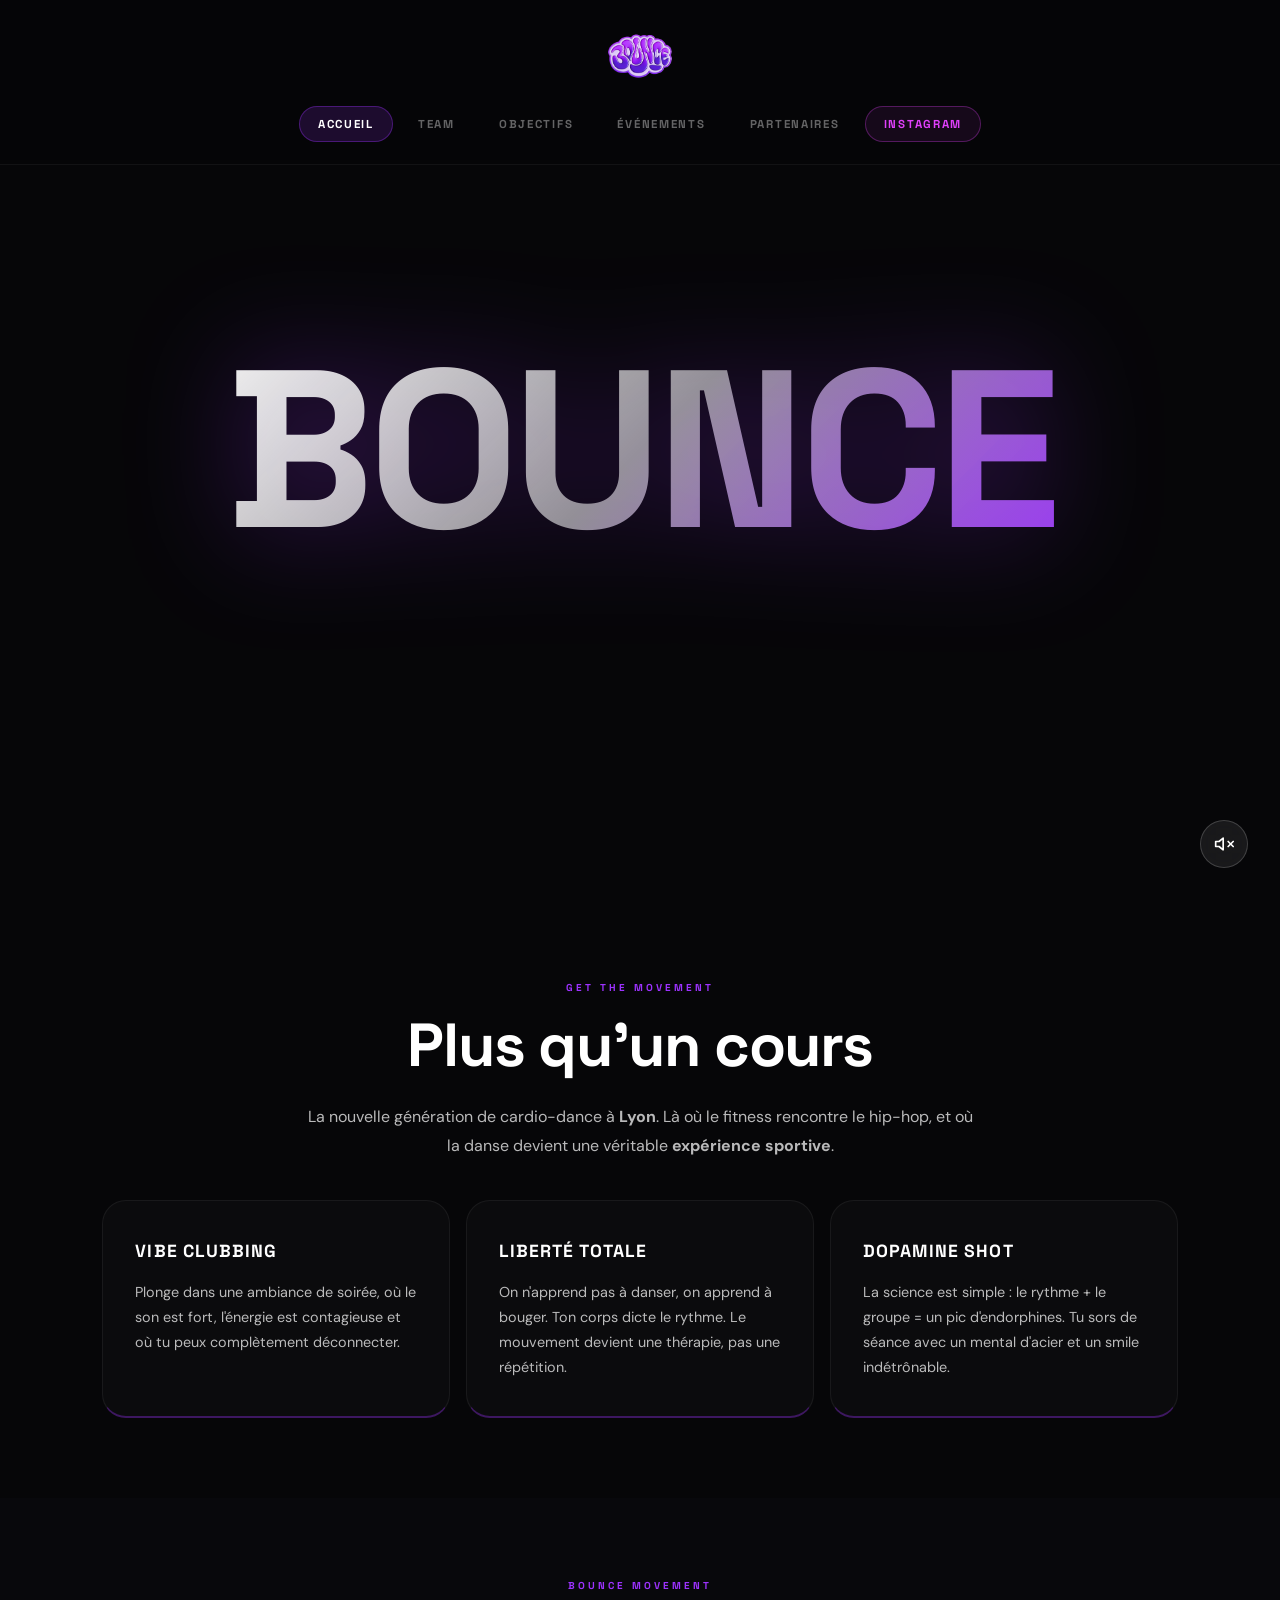
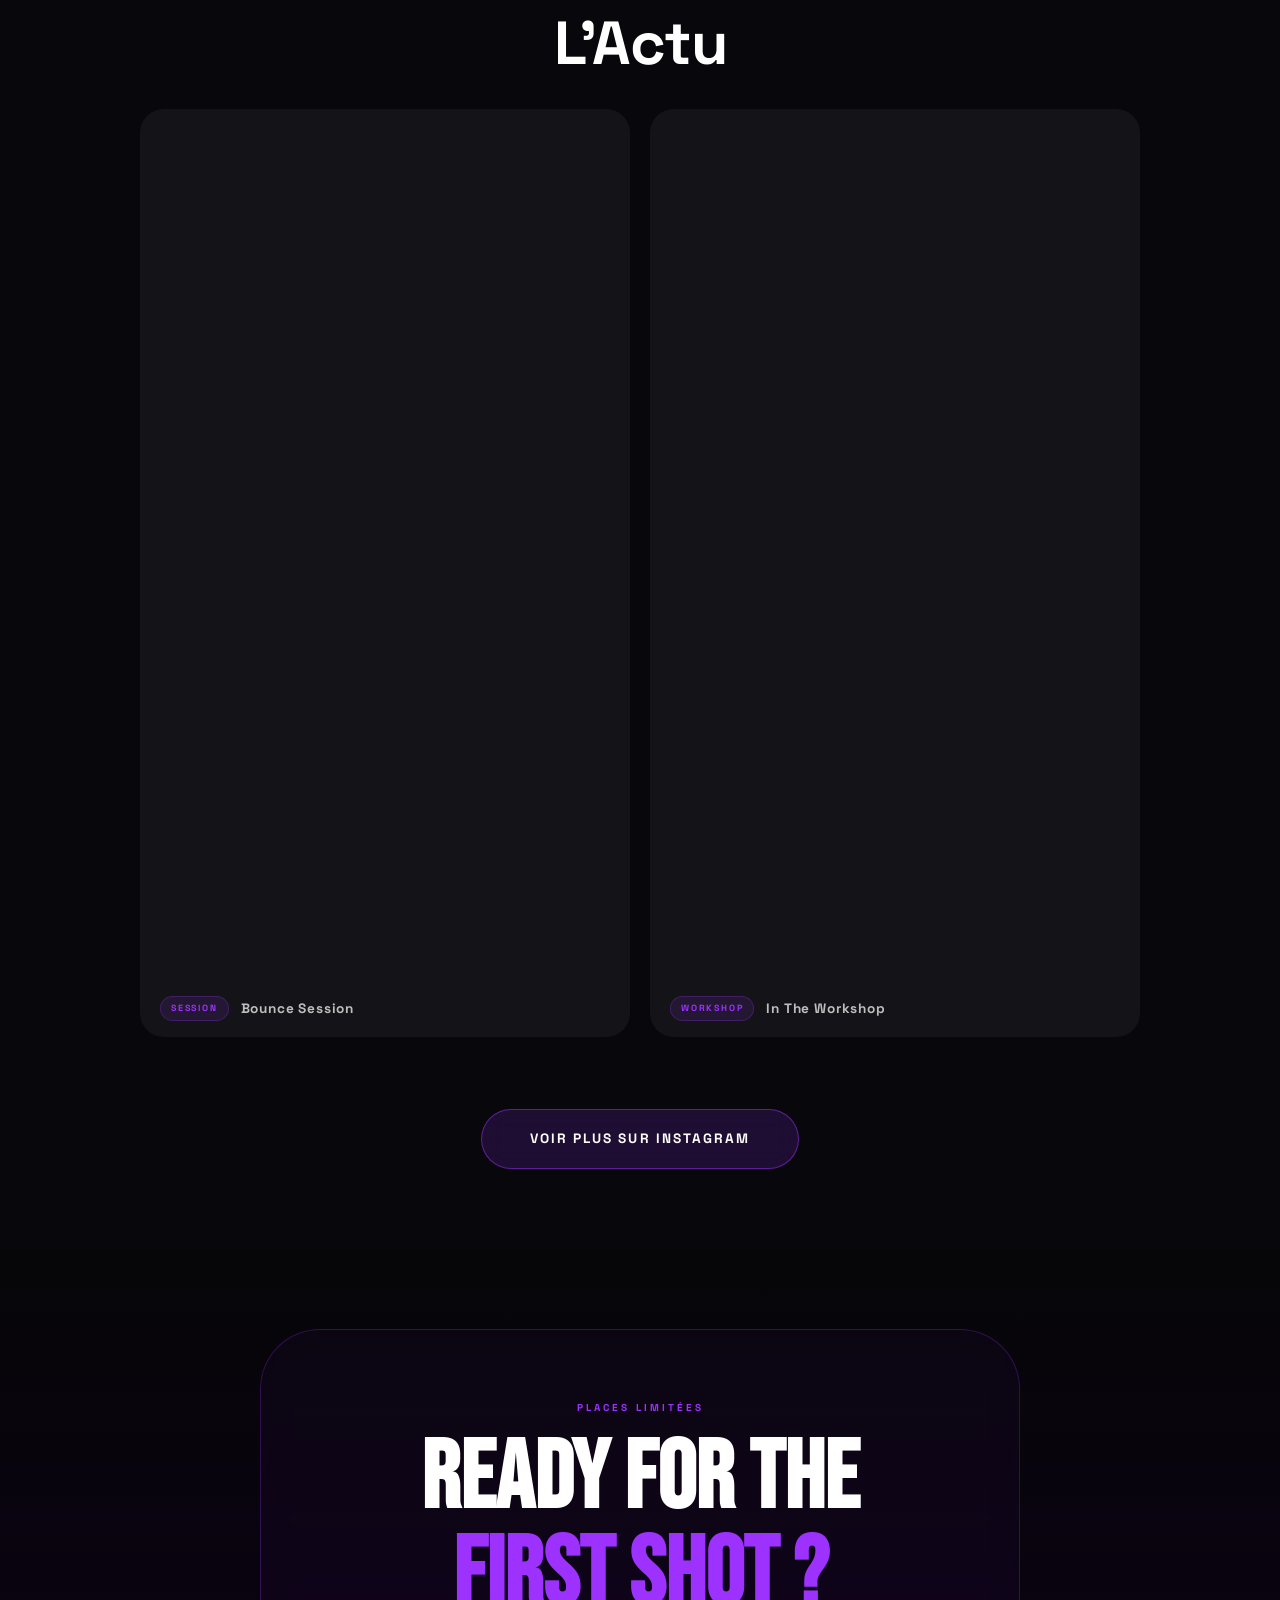
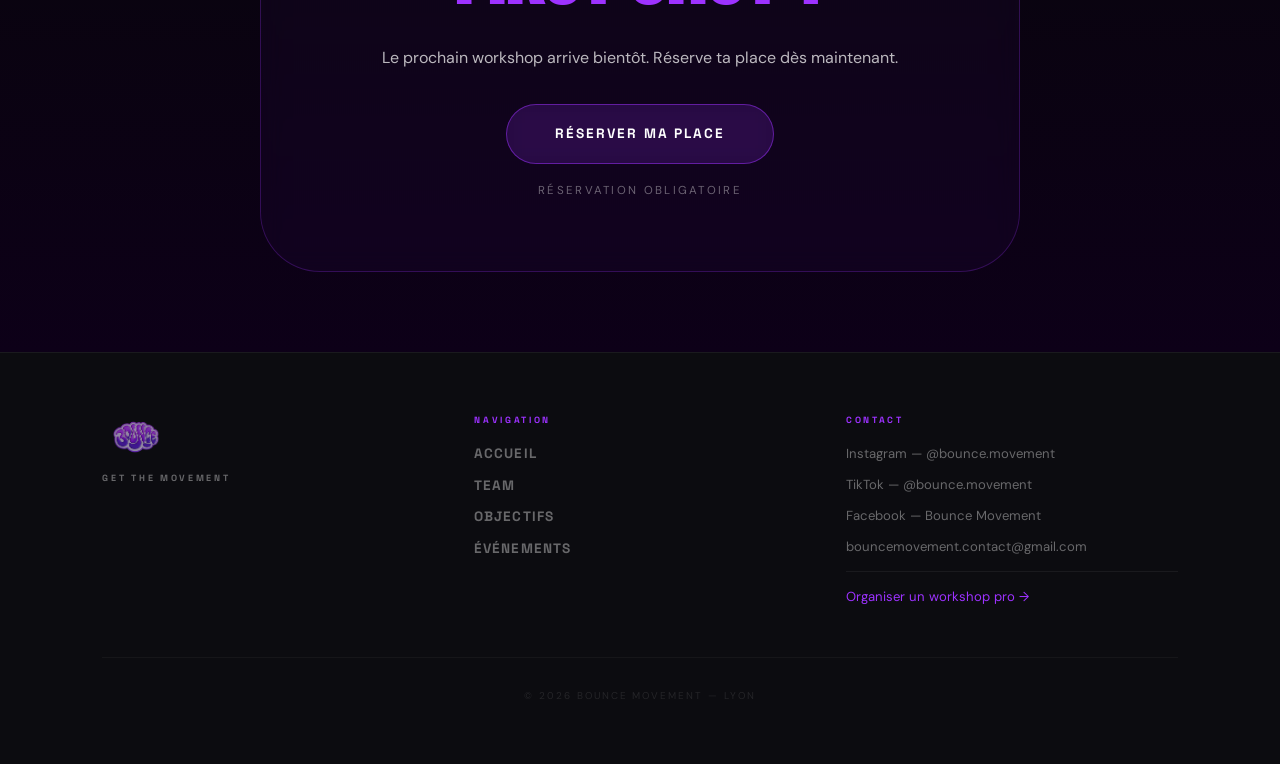
==== index.html @ 1cd144ec "Fix: vidéos actu — jouer muet d'abord puis activer le son (autoplay policy) Co-Authored-By: Claude S" ====
<!DOCTYPE html>
<html lang="fr">
<head>
    <meta charset="UTF-8">
    <meta name="viewport" content="width=device-width, initial-scale=1.0">
    <title>Bounce Movement Lyon | Cours de cardio-dance Hip-Hop à Lyon</title>
    <meta name="description" content="Bounce Movement, le cours de cardio-dance immersif à Lyon. Hip-Hop, Afrobeats, Dancehall. Workshops à Lyon, zéro jugement, 100% plaisir. Réserve ta place.">
    <link rel="icon" type="image/png" href="favicon.png">
    <link rel="preconnect" href="https://fonts.googleapis.com">
    <link href="https://fonts.googleapis.com/css2?family=Bebas+Neue&family=Space+Grotesk:wght@400;500;600;700&family=DM+Sans:wght@300;400;500&display=swap" rel="stylesheet">
    <link rel="stylesheet" href="style.css">
    <script type="application/ld+json">
    {
      "@context": "https://schema.org",
      "@type": "Organization",
      "name": "Bounce Movement",
      "url": "https://bouncemovement.netlify.app",
      "logo": "https://bouncemovement.netlify.app/bouncelogo1.png",
      "description": "Cours de cardio-dance immersifs à Lyon. Hip-Hop, Afrobeats, Dancehall. Zéro jugement, 100% plaisir.",
      "address": {
        "@type": "PostalAddress",
        "addressLocality": "Lyon",
        "addressCountry": "FR"
      },
      "sameAs": [
        "https://www.instagram.com/bounce.movement/",
        "https://www.tiktok.com/@bounce.movement",
        "https://www.facebook.com/bounce.movement"
      ],
      "email": "bouncemovement.contact@gmail.com"
    }
    </script>
  <script src="https://identity.netlify.com/v1/netlify-identity-widget.js"></script>
</head>
<body>

<div id="loader">
    <div class="loader-content">
        <img src="bouncelogo1.png" class="loader-logo" alt="Bounce">
        <div class="loader-bar"><div class="loader-progress"></div></div>
    </div>
</div>

<nav class="nav-fixed">
    <div class="nav-container">
        <img src="bouncelogo1.png" class="nav-logo" alt="Bounce">
        <button class="hamburger" id="hamburger" aria-label="Menu">
            <span></span><span></span><span></span>
        </button>
        <div class="menu">
            <a href="index.html" class="active">Accueil</a>
            <a href="team.html">Team</a>
            <a href="objectifs.html">Objectifs</a>
            <a href="evenements.html">Événements</a>
            <a href="partenaires.html">Partenaires</a>
            <a href="https://www.instagram.com/bounce.movement/" target="_blank" rel="noopener noreferrer" class="nav-insta">Instagram</a>
        </div>
    </div>
</nav>
<div class="nav-overlay" id="navOverlay">
    <a href="index.html">Accueil</a>
    <a href="team.html">Team</a>
    <a href="objectifs.html">Objectifs</a>
    <a href="evenements.html">Événements</a>
    <a href="partenaires.html">Partenaires</a>
    <a href="https://www.instagram.com/bounce.movement/" target="_blank" rel="noopener noreferrer" class="nav-insta">Instagram</a>
</div>

<!-- HERO -->
<section class="hero">
    <video id="heroVideo" autoplay muted loop playsinline class="bg-video" preload="auto">
        <source src="video1_opt.mp4" type="video/mp4">
    </video>
    <div class="overlay"></div>
    <h1 class="bounce-title">BOUNCE</h1>
    <button class="sound-btn" id="soundBtn" aria-label="Activer le son">
        <svg id="iconMuted" width="20" height="20" viewBox="0 0 24 24" fill="none" stroke="currentColor" stroke-width="2" stroke-linecap="round" stroke-linejoin="round"><polygon points="11 5 6 9 2 9 2 15 6 15 11 19 11 5"/><line x1="23" y1="9" x2="17" y2="15"/><line x1="17" y1="9" x2="23" y2="15"/></svg>
        <svg id="iconSound" width="20" height="20" viewBox="0 0 24 24" fill="none" stroke="currentColor" stroke-width="2" stroke-linecap="round" stroke-linejoin="round" style="display:none"><polygon points="11 5 6 9 2 9 2 15 6 15 11 19 11 5"/><path d="M19.07 4.93a10 10 0 0 1 0 14.14"/><path d="M15.54 8.46a5 5 0 0 1 0 7.07"/></svg>
    </button>
</section>

<!-- PLUS QU'UN COURS -->
<section class="section-pad" style="background:#060608; text-align:center;">
    <span class="section-label reveal">Get The Movement</span>
    <h2 class="section-title reveal">Plus qu'un cours</h2>
    <p class="section-intro reveal" style="margin-bottom:40px;">La nouvelle génération de cardio-dance à <strong>Lyon</strong>. Là où le fitness rencontre le hip-hop, et où la danse devient une véritable <strong>expérience sportive</strong>.</p>
    <div class="grid-3">
        <div class="card-black reveal reveal-delay-1">
            <h3>Vibe Clubbing</h3>
            <p>Plonge dans une ambiance de soirée, où le son est fort, l'énergie est contagieuse et où tu peux complètement déconnecter.</p>
        </div>
        <div class="card-black reveal reveal-delay-2">
            <h3>Liberté Totale</h3>
            <p>On n'apprend pas à danser, on apprend à bouger. Ton corps dicte le rythme. Le mouvement devient une thérapie, pas une répétition.</p>
        </div>
        <div class="card-black reveal reveal-delay-3">
            <h3>Dopamine Shot</h3>
            <p>La science est simple : le rythme + le groupe = un pic d'endorphines. Tu sors de séance avec un mental d'acier et un smile indétrônable.</p>
        </div>
    </div>
</section>

<!-- L'ACTU -->
<section class="section-pad" style="background:#08080c; text-align:center;">
    <span class="section-label reveal">Bounce Movement</span>
    <h2 class="section-title reveal">L'Actu</h2>
    <div class="video-grid">
        <div class="video-card reveal reveal-delay-1">
            <video class="actu-video" playsinline preload="metadata" muted loop>
                <source src="bounce1_opt.mp4" type="video/mp4">
            </video>
            <div class="video-info">
                <span class="video-tag">Session</span>
                <p class="video-title">Bounce Session</p>
            </div>
        </div>
        <div class="video-card reveal reveal-delay-2">
            <video class="actu-video" playsinline preload="metadata" muted loop>
                <source src="itws_opt.mp4" type="video/mp4">
            </video>
            <div class="video-info">
                <span class="video-tag">Workshop</span>
                <p class="video-title">In The Workshop</p>
            </div>
        </div>
    </div>
    <a href="https://www.instagram.com/bounce.movement/" target="_blank" rel="noopener noreferrer" class="main-btn reveal" style="margin-top:40px;">
        Voir plus sur Instagram
    </a>
</section>

<!-- CTA RÉSERVATION -->
<section class="section-pad" style="background:linear-gradient(to bottom,#060608,#0d0018); text-align:center;">
    <div class="cta-box reveal">
        <span class="section-label">Places limitées</span>
        <h2 class="cta-title">Ready for the<br><span class="purple-text">First Shot ?</span></h2>
        <p class="section-intro" style="margin-bottom:32px;">Le prochain workshop arrive bientôt. Réserve ta place dès maintenant.</p>
        <a href="evenements.html" target="_blank" rel="noopener noreferrer" class="main-btn">Réserver ma place</a>
        <p class="mention">Réservation obligatoire</p>
    </div>
</section>

<footer>
    <div class="footer-grid">
        <div>
            <img src="bouncelogo1.png" class="footer-logo-img" alt="Bounce">
            <p class="footer-tagline">Get The Movement</p>
        </div>
        <div>
            <p class="footer-col-title">Navigation</p>
            <div class="footer-links">
                <a href="index.html">Accueil</a>
                <a href="team.html">Team</a>
                <a href="objectifs.html">Objectifs</a>
                <a href="evenements.html">Événements</a>
            </div>
        </div>
        <div>
            <p class="footer-col-title">Contact</p>
            <p class="footer-contact-item"><a href="https://www.instagram.com/bounce.movement/" target="_blank">Instagram — @bounce.movement</a></p>
            <p class="footer-contact-item"><a href="https://www.tiktok.com/@bounce.movement" target="_blank">TikTok — @bounce.movement</a></p>
            <p class="footer-contact-item"><a href="https://www.facebook.com/bounce.movement" target="_blank">Facebook — Bounce Movement</a></p>
            <p class="footer-contact-item"><a href="mailto:bouncemovement.contact@gmail.com">bouncemovement.contact@gmail.com</a></p>
            <p class="footer-contact-item" style="margin-top:14px; padding-top:14px; border-top:1px solid rgba(255,255,255,0.06);">
                <a href="mailto:bouncemovement.contact@gmail.com" style="color:var(--purple);">Organiser un workshop pro →</a>
            </p>
        </div>
    </div>
    <p class="footer-copy">© 2026 Bounce Movement — Lyon</p>
</footer>

<script>
    // Loader
    window.addEventListener("load", () => {
        setTimeout(() => document.getElementById("loader").classList.add("loader-hidden"), 1500);
    });

    // Bouton son héro
    const heroVideo = document.getElementById("heroVideo");
    const soundBtn  = document.getElementById("soundBtn");
    const iconMuted = document.getElementById("iconMuted");
    const iconSound = document.getElementById("iconSound");
    soundBtn.addEventListener("click", () => {
        heroVideo.muted = !heroVideo.muted;
        iconMuted.style.display = heroVideo.muted ? "block" : "none";
        iconSound.style.display = heroVideo.muted ? "none"  : "block";
    });

    // Scroll reveal
    const revealObs = new IntersectionObserver((entries) => {
        entries.forEach(e => { if (e.isIntersecting) e.target.classList.add("visible"); });
    }, { threshold: 0.05, rootMargin: "0px 0px -40px 0px" });
    document.querySelectorAll('.reveal').forEach(el => revealObs.observe(el));

    // Autoplay vidéos au scroll
    const actuVideos = document.querySelectorAll('.actu-video');

    // Au scroll : pause + retour au début si hors champ
    const videoObs = new IntersectionObserver((entries) => {
        entries.forEach(e => {
            if (!e.isIntersecting) { e.target.pause(); e.target.currentTime = 0; e.target.muted = true; }
        });
    }, { threshold: 0.2 });
    actuVideos.forEach(v => videoObs.observe(v));

    // Au survol : lance avec son, coupe les autres
    actuVideos.forEach(v => {
        v.addEventListener('mouseenter', () => {
            actuVideos.forEach(other => {
                if (other !== v) { other.pause(); other.currentTime = 0; other.muted = true; }
            });
            v.muted = true;
            v.play().then(() => { v.muted = false; }).catch(() => {});
        });
        v.addEventListener('mouseleave', () => {
            v.pause();
            v.currentTime = 0;
            v.muted = true;
        });
    });

    // Hamburger menu
    const hamburger = document.getElementById('hamburger');
    const navOverlay = document.getElementById('navOverlay');
    hamburger.addEventListener('click', () => {
        hamburger.classList.toggle('open');
        navOverlay.classList.toggle('open');
        document.body.style.overflow = navOverlay.classList.contains('open') ? 'hidden' : '';
    });
    document.querySelectorAll('#navOverlay a').forEach(a => {
        a.addEventListener('click', () => {
            hamburger.classList.remove('open');
            navOverlay.classList.remove('open');
            document.body.style.overflow = '';
        });
    });
</script>
</body>
</html>
---- style.css ----
@import url('https://fonts.googleapis.com/css2?family=Bebas+Neue&family=Space+Grotesk:wght@400;500;600;700&family=DM+Sans:wght@300;400;500&display=swap');

/* ============================================
   VARIABLES
   ============================================ */
:root {
    --purple:     #9d32ff;
    --purple-dim: rgba(157, 50, 255, 0.15);
    --fuchsia:    #e040fb;
    --black:      #060608;
    --black-2:    #0c0c10;
    --white:      #ffffff;
    --grey:       #141418;
    --text:       rgba(255,255,255,0.72);
    --text-dim:   rgba(255,255,255,0.38);

    --font-display: 'Bebas Neue', sans-serif;
    --font-title:   'Space Grotesk', sans-serif;
    --font-body:    'DM Sans', sans-serif;

    --radius-sm:  12px;
    --radius-md:  24px;
    --radius-lg:  40px;
    --radius-xl:  60px;
}

/* ============================================
   RESET
   ============================================ */
*, *::before, *::after { margin: 0; padding: 0; box-sizing: border-box; }
html { scroll-behavior: smooth; }
body {
    background: var(--black);
    color: var(--white);
    font-family: var(--font-body);
    font-weight: 400;
    line-height: 1.6;
    overflow-x: hidden;
}
a { text-decoration: none; color: inherit; }
img { display: block; max-width: 100%; }

/* ============================================
   LOADER
   ============================================ */
#loader {
    position: fixed; inset: 0; z-index: 10000;
    background: var(--black);
    display: flex; align-items: center; justify-content: center;
    transition: opacity 0.9s ease, visibility 0.9s;
}
.loader-content { text-align: center; display: flex; flex-direction: column; align-items: center; gap: 24px; }
.loader-logo { height: 90px; filter: drop-shadow(0 0 30px rgba(157,50,255,0.6)); animation: pulse 1.8s infinite ease-in-out; }
.loader-bar { width: 180px; height: 1px; background: rgba(255,255,255,0.08); border-radius: 10px; overflow: hidden; }
.loader-progress { width: 0%; height: 100%; background: linear-gradient(90deg, var(--purple), var(--fuchsia)); animation: progressload 2s forwards ease-in-out; }
.loader-hidden { opacity: 0; visibility: hidden; }

@keyframes pulse { 0%,100%{ transform: scale(0.96); opacity: 0.75; } 50%{ transform: scale(1.04); opacity: 1; } }
@keyframes progressload { from{ width: 0%; } to{ width: 100%; } }

/* ============================================
   NAVBAR
   ============================================ */
.nav-fixed {
    position: fixed; top: 0; left: 0; right: 0; z-index: 5000;
    padding: 22px 6%;
    background: rgba(6,6,8,0.92);
    backdrop-filter: blur(24px);
    -webkit-backdrop-filter: blur(24px);
    border-bottom: 1px solid rgba(255,255,255,0.05);
    transition: background 0.3s ease;
}
.nav-container { display: flex; flex-direction: column; align-items: center; gap: 16px; }
.nav-logo { height: 68px; transition: opacity 0.3s, transform 0.3s; }
.nav-logo:hover { opacity: 0.8; transform: scale(0.97); }
.menu { display: flex; align-items: center; gap: 6px; flex-wrap: wrap; justify-content: center; }
.menu a {
    font-family: var(--font-title);
    font-size: 11.5px;
    font-weight: 700;
    letter-spacing: 0.15em;
    text-transform: uppercase;
    color: var(--text-dim);
    padding: 8px 18px;
    border-radius: 100px;
    border: 1px solid transparent;
    transition: all 0.28s ease;
    white-space: nowrap;
}
.menu a:hover {
    color: var(--white);
    background: rgba(255,255,255,0.06);
    border-color: rgba(255,255,255,0.1);
}
.menu a.active {
    color: var(--white);
    background: rgba(157,50,255,0.16);
    border-color: rgba(157,50,255,0.35);
}

/* Hamburger */
.hamburger {
    display: none;
    flex-direction: column;
    gap: 5px;
    cursor: pointer;
    padding: 8px;
    background: none;
    border: none;
}
.hamburger span {
    display: block;
    width: 24px;
    height: 2px;
    background: var(--white);
    border-radius: 2px;
    transition: all 0.3s ease;
}
.hamburger.open span:nth-child(1) { transform: translateY(7px) rotate(45deg); }
.hamburger.open span:nth-child(2) { opacity: 0; }
.hamburger.open span:nth-child(3) { transform: translateY(-7px) rotate(-45deg); }

/* Mobile nav overlay */
.nav-overlay {
    display: none;
    position: fixed;
    inset: 0;
    background: rgba(6,6,8,0.97);
    z-index: 4999;
    flex-direction: column;
    align-items: center;
    justify-content: center;
    gap: 16px;
    backdrop-filter: blur(20px);
}
.nav-overlay.open { display: flex; }
.nav-overlay a {
    font-family: var(--font-title);
    font-size: 1.4rem;
    font-weight: 700;
    letter-spacing: 0.1em;
    text-transform: uppercase;
    color: var(--text-dim);
    padding: 12px 32px;
    border-radius: 100px;
    border: 1px solid transparent;
    transition: all 0.25s ease;
}
.nav-overlay a:hover, .nav-overlay a.active {
    color: var(--white);
    background: rgba(157,50,255,0.16);
    border-color: rgba(157,50,255,0.35);
}
.nav-overlay .nav-insta { color: #e040fb !important; }

/* ============================================
   HERO
   ============================================ */
.hero {
    height: 100vh;
    display: flex; align-items: center; justify-content: center;
    position: relative; overflow: hidden;
}
.bg-video { position: absolute; inset: 0; width: 100%; height: 100%; object-fit: cover; z-index: -2; }
.overlay {
    position: absolute; inset: 0; z-index: -1;
    background: linear-gradient(to bottom, rgba(6,6,8,0.3) 0%, rgba(6,6,8,0.55) 100%);
}
.bounce-title {
    font-family: var(--font-title);
    font-weight: 700;
    font-size: clamp(5rem, 18vw, 14rem);
    color: transparent;
    background: linear-gradient(135deg, #ffffff 0%, rgba(255,255,255,0.55) 50%, var(--purple) 100%);
    -webkit-background-clip: text;
    background-clip: text;
    letter-spacing: -0.03em;
    text-shadow: none;
    filter: drop-shadow(0 0 60px rgba(157,50,255,0.45));
    user-select: none;
}

/* ============================================
   LAYOUT
   ============================================ */
.container { padding: 140px 8% 80px; text-align: center; }
.grid-3 { display: grid; grid-template-columns: repeat(auto-fit, minmax(280px, 1fr)); gap: 16px; margin-top: 32px; }

/* ============================================
   TYPOGRAPHY
   ============================================ */
.section-label {
    font-family: var(--font-title);
    font-size: 10px;
    font-weight: 700;
    letter-spacing: 0.3em;
    text-transform: uppercase;
    color: var(--purple);
    margin-bottom: 16px;
    display: block;
}
.title-btn {
    display: inline-block;
    font-family: var(--font-title);
    font-size: clamp(1.8rem, 4.5vw, 3.5rem);
    font-weight: 800;
    letter-spacing: -0.01em;
    padding: 14px 42px;
    border: 2px solid rgba(255,255,255,0.2);
    margin-bottom: 40px;
    text-transform: uppercase;
    border-radius: var(--radius-xl);
    transition: all 0.3s ease;
}
.title-btn:hover {
    background: rgba(157,50,255,0.08);
    border-color: rgba(157,50,255,0.5);
    box-shadow: 0 0 30px rgba(157,50,255,0.2), inset 0 0 20px rgba(157,50,255,0.05);
    color: var(--white);
}
.title-btn.purple { border-color: rgba(157,50,255,0.5); color: var(--white); }
.title-btn.purple:hover {
    background: rgba(157,50,255,0.1);
    border-color: var(--purple);
    box-shadow: 0 0 40px rgba(157,50,255,0.3), inset 0 0 20px rgba(157,50,255,0.06);
}

/* ============================================
   CARDS
   ============================================ */
.card-black {
    background: rgba(255,255,255,0.025);
    padding: 36px 32px;
    border-radius: var(--radius-md);
    text-align: left;
    border: 1px solid rgba(255,255,255,0.06);
    border-bottom: 2px solid rgba(157,50,255,0.35);
    transition: all 0.35s ease;
    position: relative;
    overflow: hidden;
}
.card-black::before {
    content: '';
    position: absolute;
    top: 0; left: 0; right: 0; height: 1px;
    background: linear-gradient(90deg, transparent, rgba(157,50,255,0.4), transparent);
    opacity: 0;
    transition: opacity 0.35s;
}
.card-black:hover { background: rgba(157,50,255,0.04); border-color: rgba(157,50,255,0.2); transform: translateY(-5px); box-shadow: 0 20px 50px rgba(0,0,0,0.4); }
.card-black:hover::before { opacity: 1; }
.card-black h3 {
    font-family: var(--font-title);
    font-size: 1.1rem;
    font-weight: 800;
    letter-spacing: 0.06em;
    text-transform: uppercase;
    margin-bottom: 14px;
    color: var(--white);
}
.card-black p { font-size: 0.9rem; color: var(--text); line-height: 1.75; }

/* ============================================
   BOUTONS
   ============================================ */
.main-btn {
    display: inline-block;
    font-family: var(--font-title);
    font-size: 0.85rem;
    font-weight: 800;
    letter-spacing: 0.15em;
    text-transform: uppercase;
    color: var(--white);
    padding: 18px 48px;
    border-radius: 100px;
    border: 1px solid rgba(157,50,255,0.5);
    background: rgba(157,50,255,0.16);
    backdrop-filter: blur(12px);
    -webkit-backdrop-filter: blur(12px);
    transition: all 0.3s ease;
    cursor: pointer;
}
.main-btn:hover {
    background: rgba(157,50,255,0.3);
    border-color: rgba(157,50,255,0.8);
    transform: translateY(-3px);
    box-shadow: 0 12px 40px rgba(157,50,255,0.25);
    color: var(--white);
}

/* ============================================
   FOOTER
   ============================================ */
footer { padding: 60px 8%; border-top: 1px solid rgba(255,255,255,0.06); background: var(--black-2); }
.footer-grid { display: grid; grid-template-columns: 1fr 1fr 1fr; gap: 40px; max-width: 1100px; margin: 0 auto 40px; align-items: start; }
.footer-logo-img { height: 48px; opacity: 0.65; margin-bottom: 10px; }
.footer-tagline { font-family: var(--font-title); font-size: 9px; font-weight: 700; letter-spacing: 0.3em; color: var(--text-dim); text-transform: uppercase; }
.footer-col-title { font-family: var(--font-title); font-size: 9px; font-weight: 700; letter-spacing: 0.3em; color: var(--purple); text-transform: uppercase; margin-bottom: 16px; }
.footer-links { display: flex; flex-direction: column; gap: 10px; }
.footer-links a { font-family: var(--font-title); font-size: 0.85rem; font-weight: 700; letter-spacing: 0.08em; color: var(--text-dim); text-transform: uppercase; transition: color 0.3s; }
.footer-links a:hover { color: var(--white); }
.footer-contact-item { font-size: 0.82rem; color: var(--text-dim); margin-bottom: 10px; line-height: 1.6; }
.footer-contact-item a { color: var(--text-dim); transition: color 0.3s; }
.footer-contact-item a:hover { color: var(--white); }
.footer-copy { text-align: center; font-size: 0.62rem; letter-spacing: 0.2em; color: rgba(255,255,255,0.1); text-transform: uppercase; padding-top: 30px; border-top: 1px solid rgba(255,255,255,0.04); max-width: 1100px; margin: 0 auto; }

/* ============================================
   SOUND BUTTON (hero)
   ============================================ */
.sound-btn {
    position: absolute;
    bottom: 32px;
    right: 32px;
    z-index: 10;
    background: rgba(255,255,255,0.08);
    border: 1px solid rgba(255,255,255,0.18);
    border-radius: 100px;
    color: var(--white);
    width: 48px;
    height: 48px;
    display: flex;
    align-items: center;
    justify-content: center;
    cursor: pointer;
    backdrop-filter: blur(12px);
    -webkit-backdrop-filter: blur(12px);
    transition: all 0.3s ease;
}
.sound-btn:hover {
    background: rgba(157,50,255,0.25);
    border-color: rgba(157,50,255,0.6);
}

/* ============================================
   EVENT CARDS (événements)
   ============================================ */
.event-card.event-past {
    opacity: 0.45;
    border-color: rgba(255,255,255,0.1);
    background: rgba(255,255,255,0.03);
}
.event-card {
    display: grid;
    grid-template-columns: 120px 1fr auto;
    gap: 32px;
    align-items: center;
    max-width: 900px;
    margin: 50px auto 24px;
    background: rgba(157,50,255,0.06);
    border: 1px solid rgba(157,50,255,0.25);
    border-radius: var(--radius-lg);
    padding: 36px 40px;
    text-align: left;
}
.event-date-block {
    text-align: center;
    border-right: 1px solid rgba(255,255,255,0.08);
    padding-right: 32px;
}
.event-day {
    font-family: var(--font-display);
    font-size: 4.5rem;
    color: var(--purple);
    line-height: 1;
    display: block;
}
.event-month {
    font-family: var(--font-title);
    font-size: 10px;
    font-weight: 700;
    letter-spacing: 0.2em;
    text-transform: uppercase;
    color: var(--text-dim);
    display: block;
    margin-top: 4px;
}
.event-tag {
    font-family: var(--font-title);
    font-size: 9px;
    font-weight: 700;
    letter-spacing: 0.2em;
    text-transform: uppercase;
    color: var(--purple);
    background: rgba(157,50,255,0.12);
    border: 1px solid rgba(157,50,255,0.25);
    padding: 4px 12px;
    border-radius: 100px;
    display: inline-block;
    margin-bottom: 12px;
}
.event-title {
    font-family: var(--font-title);
    font-size: 1.4rem;
    font-weight: 700;
    margin-bottom: 8px;
}
.event-detail {
    font-size: 0.8rem;
    color: var(--purple);
    font-weight: 600;
    letter-spacing: 0.05em;
    margin-bottom: 10px;
}
.event-desc { font-size: 0.88rem; color: var(--text); line-height: 1.7; }
.event-cta { text-align: center; min-width: 140px; }
.event-coming {
    max-width: 900px;
    margin: 0 auto;
    border: 1px dashed rgba(255,255,255,0.1);
    border-radius: var(--radius-lg);
    padding: 40px;
    text-align: center;
}

/* ============================================
   PARTENAIRES
   ============================================ */
.partner-card {
    max-width: 900px;
    margin: 50px auto;
    background: rgba(157,50,255,0.04);
    border: 1px solid rgba(157,50,255,0.2);
    border-radius: var(--radius-lg);
    overflow: hidden;
}
.partner-header {
    padding: 40px 40px 32px;
    text-align: left;
}
.partner-name {
    font-family: var(--font-display);
    font-size: clamp(3rem, 8vw, 6rem);
    color: var(--white);
    line-height: 1;
    margin: 12px 0 16px;
}
.partner-desc {
    font-size: 0.95rem;
    color: var(--text);
    line-height: 1.75;
    max-width: 600px;
}
.partner-video-wrap {
    display: flex;
    justify-content: center;
    padding: 0 40px 40px;
}
.partner-video {
    display: block;
    max-width: 360px;
    width: 100%;
    border-radius: var(--radius-md);
    aspect-ratio: 9/16;
    object-fit: cover;
}


/* ============================================
   SECTION UTILITIES
   ============================================ */
.section-pad { padding: 80px 8%; }
.section-title {
    font-family: var(--font-title);
    font-size: clamp(2rem, 5vw, 3.8rem);
    font-weight: 800;
    letter-spacing: -0.02em;
    line-height: 1.1;
    margin-bottom: 24px;
}
.section-intro {
    font-size: 1rem;
    color: var(--text);
    max-width: 680px;
    margin: 0 auto 36px;
    line-height: 1.8;
}
.purple-text { color: var(--purple); }

/* ============================================
   CTA BOX
   ============================================ */
.cta-box {
    max-width: 760px;
    margin: 0 auto;
    padding: 70px 48px;
    border: 1px solid rgba(157,50,255,0.25);
    border-radius: var(--radius-xl);
    background: rgba(157,50,255,0.04);
    backdrop-filter: blur(12px);
}
.cta-title {
    font-family: var(--font-display);
    font-size: clamp(3rem, 8vw, 6rem);
    line-height: 1;
    margin-bottom: 20px;
}
.mention {
    margin-top: 18px;
    font-size: 0.72rem;
    letter-spacing: 0.2em;
    text-transform: uppercase;
    color: var(--text-dim);
}

/* ============================================
   VIDEO GRID
   ============================================ */
.video-grid {
    display: grid;
    grid-template-columns: 1fr 1fr;
    gap: 20px;
    max-width: 1000px;
    margin: 32px auto 32px;
}
.video-card { border-radius: var(--radius-md); overflow: hidden; background: var(--grey); }
.actu-video { width: 100%; display: block; aspect-ratio: 9/16; object-fit: cover; }
.video-info { padding: 16px 20px; display: flex; align-items: center; gap: 12px; }
.video-tag {
    font-family: var(--font-title);
    font-size: 9px;
    font-weight: 700;
    letter-spacing: 0.2em;
    text-transform: uppercase;
    color: var(--purple);
    background: rgba(157,50,255,0.12);
    border: 1px solid rgba(157,50,255,0.25);
    padding: 4px 10px;
    border-radius: 100px;
}
.video-title {
    font-family: var(--font-title);
    font-size: 0.85rem;
    font-weight: 700;
    letter-spacing: 0.06em;
    color: var(--text);
}

/* ============================================
   INSTAGRAM NAV LINK
   ============================================ */
.nav-insta {
    color: #e040fb !important;
    background: rgba(224,64,251,0.08) !important;
    border-color: rgba(224,64,251,0.3) !important;
}
.nav-insta:hover {
    background: rgba(224,64,251,0.18) !important;
    border-color: rgba(224,64,251,0.6) !important;
}

/* ============================================
   TEAM PAGE
   ============================================ */
.founder-img-wrap {
    max-width: 900px;
    margin: 50px auto 60px;
    border-radius: var(--radius-lg);
    overflow: hidden;
    border: 1px solid rgba(255,255,255,0.08);
    box-shadow: 0 30px 80px rgba(0,0,0,0.6);
}
.founder-img-wrap img { width: 100%; display: block; filter: saturate(1.1); }
.founder-card { max-width: 900px; margin: 0 auto 20px; text-align: left; }
.founder-card p { margin-bottom: 14px; font-size: 0.92rem; color: var(--text); line-height: 1.8; }
.founder-card p:last-child { margin-bottom: 0; }
.founder-header { display: flex; align-items: baseline; gap: 20px; margin-bottom: 20px; flex-wrap: wrap; }
.founder-name {
    font-family: var(--font-display);
    font-size: clamp(2.8rem, 7vw, 4.5rem);
    color: var(--white);
    line-height: 1;
}
.founder-tags {
    font-family: var(--font-title);
    font-size: 10px;
    font-weight: 700;
    letter-spacing: 0.2em;
    text-transform: uppercase;
    color: var(--purple);
}
.founder-quote {
    font-family: var(--font-title);
    font-size: 0.9rem;
    font-weight: 800;
    letter-spacing: 0.08em;
    text-transform: uppercase;
    margin-top: 8px;
}

/* ============================================
   CITATION BOX
   ============================================ */
.citation-box {
    border: 1px solid rgba(157,50,255,0.35);
    padding: 50px 48px;
    border-radius: var(--radius-xl);
    max-width: 820px;
    margin: 60px auto;
    background: rgba(157,50,255,0.04);
}
.citation-box p {
    font-family: var(--font-title);
    font-size: clamp(1rem, 2.5vw, 1.4rem);
    font-weight: 700;
    font-style: italic;
    color: var(--text);
    line-height: 1.7;
    text-align: center;
}

/* ============================================
   OBJECTIFS — STATS
   ============================================ */
.stats-grid {
    display: grid;
    grid-template-columns: repeat(auto-fit, minmax(260px, 1fr));
    gap: 20px;
    max-width: 780px;
    margin: 50px auto 40px;
}
.stat-card {
    background: rgba(157,50,255,0.06);
    border: 1px solid rgba(157,50,255,0.18);
    border-radius: var(--radius-md);
    padding: 36px 32px;
    text-align: center;
}
.stat-number {
    font-family: var(--font-display);
    font-size: 5rem;
    color: var(--purple);
    display: block;
    line-height: 1;
    margin-bottom: 12px;
}
.stat-text { font-size: 0.9rem; color: var(--text); line-height: 1.7; }

/* ============================================
   TARIFS
   ============================================ */
.tarif-grid {
    display: grid;
    grid-template-columns: repeat(auto-fit, minmax(300px, 1fr));
    gap: 24px;
    max-width: 880px;
    margin: 60px auto 0;
}
.tarif-card {
    border-radius: var(--radius-lg);
    padding: 50px 40px;
    text-align: center;
    position: relative;
    overflow: hidden;
}
.tarif-purple { border: 1px solid rgba(157,50,255,0.4); background: rgba(157,50,255,0.06); }
.tarif-white  { border: 1px solid rgba(255,255,255,0.15); background: rgba(255,255,255,0.03); }
.tarif-top-bar { position: absolute; top: 0; left: 0; right: 0; height: 3px; }
.tarif-top-purple { background: var(--purple); }
.tarif-top-gradient { background: linear-gradient(90deg, var(--purple), #fff); }
.tarif-label {
    font-family: var(--font-title);
    font-size: 9px;
    font-weight: 700;
    letter-spacing: 0.25em;
    text-transform: uppercase;
    color: var(--purple);
    margin-bottom: 10px;
    display: block;
}
.tarif-name {
    font-family: var(--font-title);
    font-size: 1.6rem;
    font-weight: 800;
    text-transform: uppercase;
    margin-bottom: 24px;
}
.tarif-price {
    font-family: var(--font-display);
    font-size: 5.5rem;
    line-height: 1;
    margin-bottom: 6px;
    display: block;
}
.tarif-sub {
    font-size: 0.72rem;
    letter-spacing: 0.2em;
    color: var(--text-dim);
    text-transform: uppercase;
    margin-bottom: 36px;
    display: block;
}
.tarif-features {
    list-style: none;
    text-align: left;
    margin-bottom: 36px;
    display: flex;
    flex-direction: column;
    gap: 14px;
}
.tarif-features li { display: flex; align-items: flex-start; gap: 12px; font-size: 0.9rem; color: var(--text); line-height: 1.6; }
.tarif-check { color: var(--purple); font-size: 1rem; flex-shrink: 0; margin-top: 1px; }
.tarif-btn { display: block; text-align: center; }

/* ============================================
   COUNTDOWN
   ============================================ */
.countdown-section { background: linear-gradient(to bottom, var(--black), #0d0018); padding: 80px 8%; text-align: center; }
.countdown-grid { display: flex; gap: 16px; justify-content: center; margin: 40px 0; flex-wrap: wrap; }
.countdown-item {
    background: rgba(157,50,255,0.07);
    border: 1px solid rgba(157,50,255,0.2);
    border-radius: var(--radius-md);
    padding: 24px 28px;
    min-width: 100px;
    backdrop-filter: blur(10px);
    transition: all 0.3s ease;
}
.countdown-item:hover { background: rgba(157,50,255,0.14); border-color: rgba(157,50,255,0.4); }
.countdown-number { font-family: var(--font-display); font-size: 3.8rem; color: var(--white); line-height: 1; display: block; }
.countdown-label { font-family: var(--font-title); font-size: 9px; font-weight: 700; letter-spacing: 0.25em; color: var(--purple); text-transform: uppercase; margin-top: 8px; display: block; }

/* ============================================
   TÉMOIGNAGES
   ============================================ */
.temoignages-section { background: var(--black-2); padding: 80px 8%; text-align: center; }
.temoignages-grid { display: grid; grid-template-columns: repeat(auto-fit, minmax(280px, 1fr)); gap: 16px; max-width: 1100px; margin: 50px auto 0; }
.temoignage-card {
    background: rgba(255,255,255,0.02);
    border: 1px solid rgba(255,255,255,0.06);
    border-radius: var(--radius-md);
    padding: 28px;
    text-align: left;
    transition: all 0.3s ease;
}
.temoignage-card:hover { background: rgba(157,50,255,0.04); border-color: rgba(157,50,255,0.25); transform: translateY(-4px); }
.temoignage-stars { color: var(--purple); font-size: 0.85rem; margin-bottom: 14px; letter-spacing: 4px; }
.temoignage-text { font-size: 0.9rem; color: var(--text); line-height: 1.75; margin-bottom: 20px; font-style: italic; }
.temoignage-author { font-family: var(--font-title); font-size: 0.8rem; font-weight: 700; letter-spacing: 0.12em; color: var(--purple); text-transform: uppercase; }

/* ============================================
   SCROLL REVEAL
   ============================================ */
.reveal { opacity: 0; transform: translateY(20px); transition: opacity 0.65s ease, transform 0.65s ease; }
.reveal.visible { opacity: 1; transform: translateY(0); }
.reveal-delay-1 { transition-delay: 0.1s; }
.reveal-delay-2 { transition-delay: 0.22s; }
.reveal-delay-3 { transition-delay: 0.34s; }

/* ============================================
   RESPONSIVE
   ============================================ */
/* ============================================
   RESPONSIVE
   ============================================ */
@media (max-width: 1024px) {
    .bounce-title { font-size: 15vw; }
    .nav-logo { height: 56px; }
}

@media (max-width: 768px) {
    /* NAV — hamburger */
    .nav-fixed { padding: 14px 5%; }
    .nav-container { flex-direction: row; justify-content: space-between; align-items: center; gap: 0; }
    .nav-logo { height: 44px; }
    .menu { display: none; }
    .hamburger { display: flex; }

    /* HERO */
    .bounce-title { font-size: 18vw; -webkit-text-stroke: 1px rgba(255,255,255,0.9); }
    .sound-btn { bottom: 20px; right: 20px; width: 40px; height: 40px; font-size: 0.75rem; }

    /* LAYOUT */
    .section-pad { padding: 60px 5%; }
    .container { padding: 140px 5% 60px; }

    /* TYPOGRAPHY */
    .section-title { font-size: clamp(1.6rem, 5vw, 2.4rem); }
    .section-intro { font-size: 0.92rem; }
    .cta-title { font-size: clamp(2.4rem, 10vw, 4rem); }
    .title-btn { font-size: 1.6rem; padding: 10px 22px; }

    /* GRIDS */
    .grid-3 { grid-template-columns: 1fr; }
    .video-grid { grid-template-columns: 1fr; }
    .tarif-grid { grid-template-columns: 1fr; }
    .stats-grid { grid-template-columns: 1fr; }
    .footer-grid { grid-template-columns: 1fr; gap: 28px; }

    /* CARDS */
    .card-black { padding: 28px 24px; }
    .cta-box { padding: 40px 24px; }
    .citation-box { padding: 32px 20px; }
    .tarif-card { padding: 36px 28px; }
    .founder-card { text-align: left; }
    .founder-header { flex-direction: column; align-items: flex-start; gap: 6px; }
    .founder-img-wrap { border-radius: var(--radius-md); }
    .partner-header { padding: 28px 24px 20px; }
    .partner-video-wrap { padding: 0 24px 32px; }

    /* EVENTS */
    .event-card { grid-template-columns: 1fr; gap: 20px; padding: 28px 24px; }
    .event-date-block { border-right: none; border-bottom: 1px solid rgba(255,255,255,0.08); padding-right: 0; padding-bottom: 20px; }
    .event-cta { border-top: 1px solid rgba(255,255,255,0.06); padding-top: 20px; }

    /* COUNTDOWN */
    .countdown-item { min-width: 70px; padding: 14px 16px; }
    .countdown-number { font-size: 2.6rem; }

    /* FOOTER */
    .footer-grid { text-align: center; }
    .footer-links { align-items: center; }
}

@media (max-width: 480px) {
    /* NAV — très petit écran */
    .menu a { font-size: 8.5px; padding: 4px 8px; letter-spacing: 0.08em; }
    .nav-logo { height: 38px; }

    /* HERO */
    .bounce-title { font-size: 22vw; }

    /* BUTTONS */
    .main-btn { width: 100%; text-align: center; padding: 16px; font-size: 0.82rem; }

    /* SECTIONS */
    .section-pad { padding: 50px 4%; }
    .section-title { font-size: 1.5rem; }

    /* CARDS */
    .founder-name { font-size: 2.6rem; }
    .tarif-price { font-size: 4rem; }
    .stat-number { font-size: 4rem; }
    .cta-box { padding: 32px 18px; border-radius: var(--radius-lg); }
    .citation-box { padding: 28px 16px; border-radius: var(--radius-lg); }

    /* FOOTER */
    .footer-copy { font-size: 0.55rem; }
}
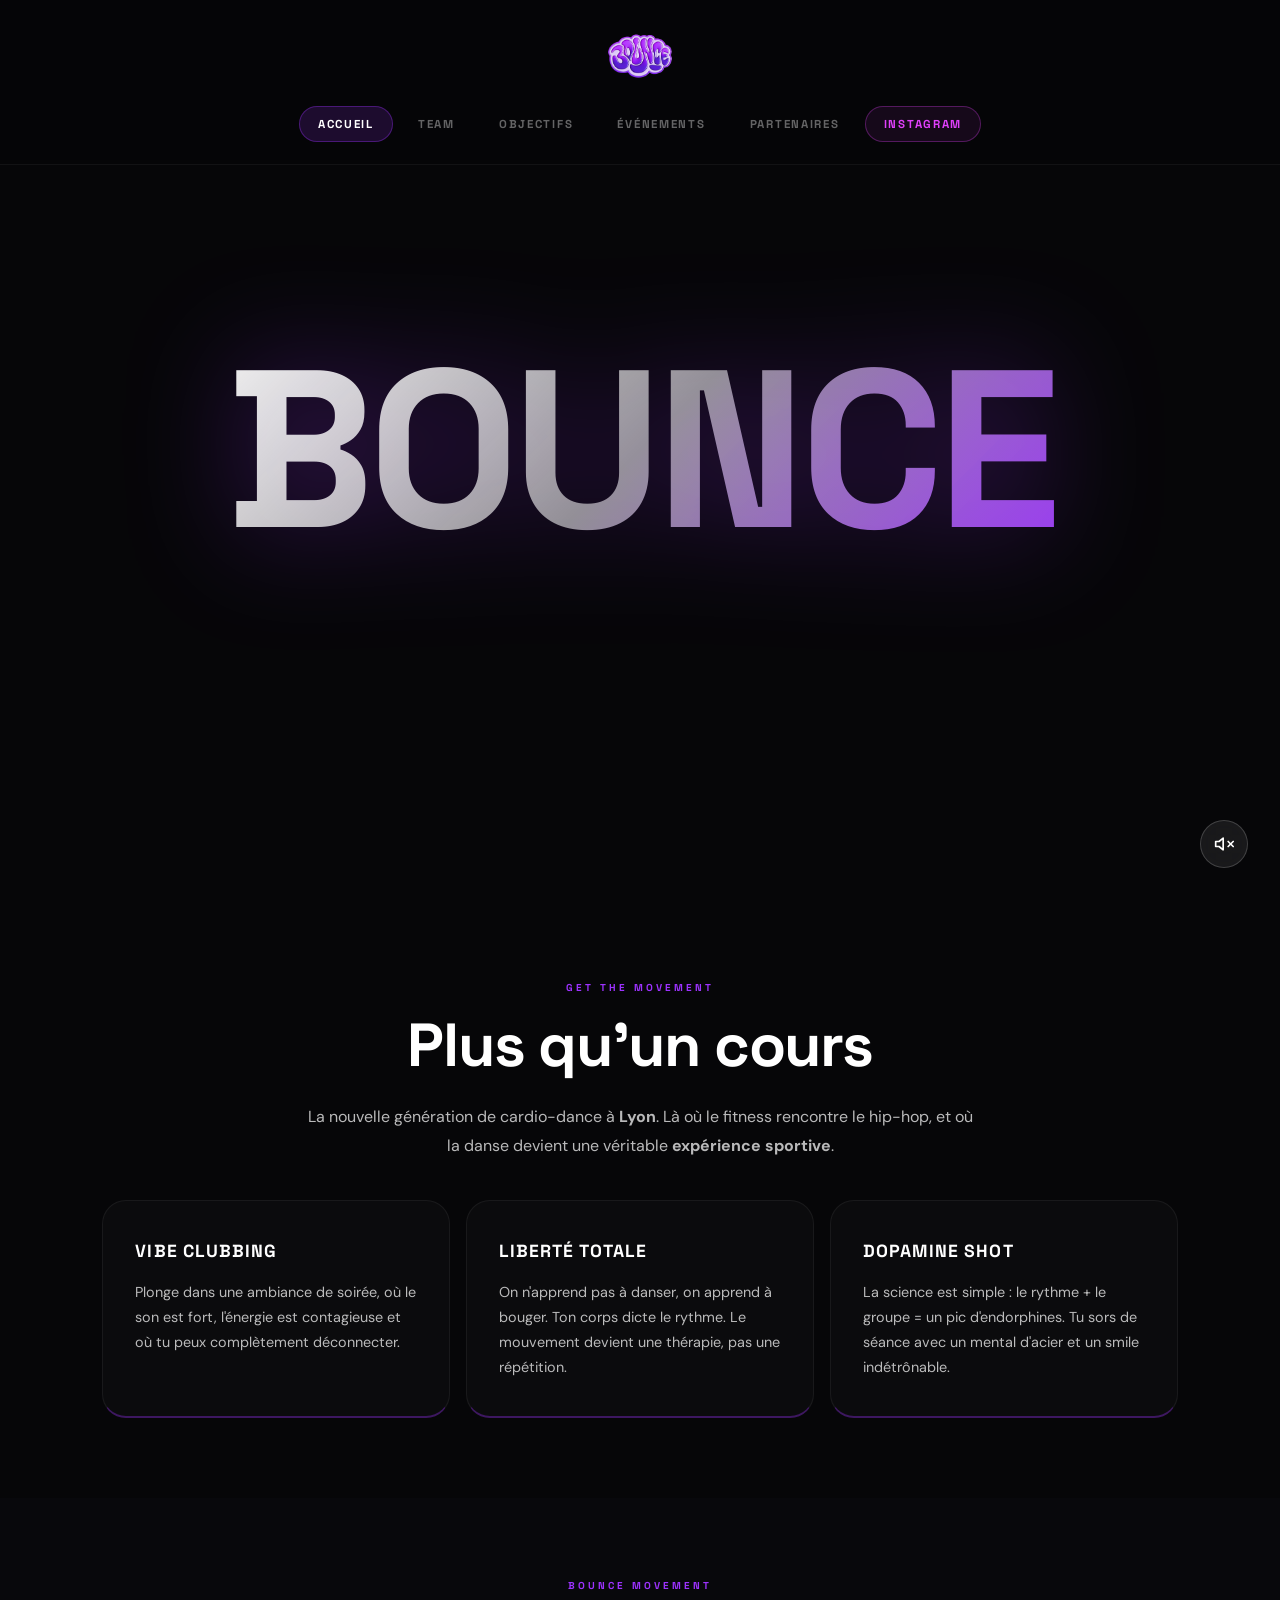
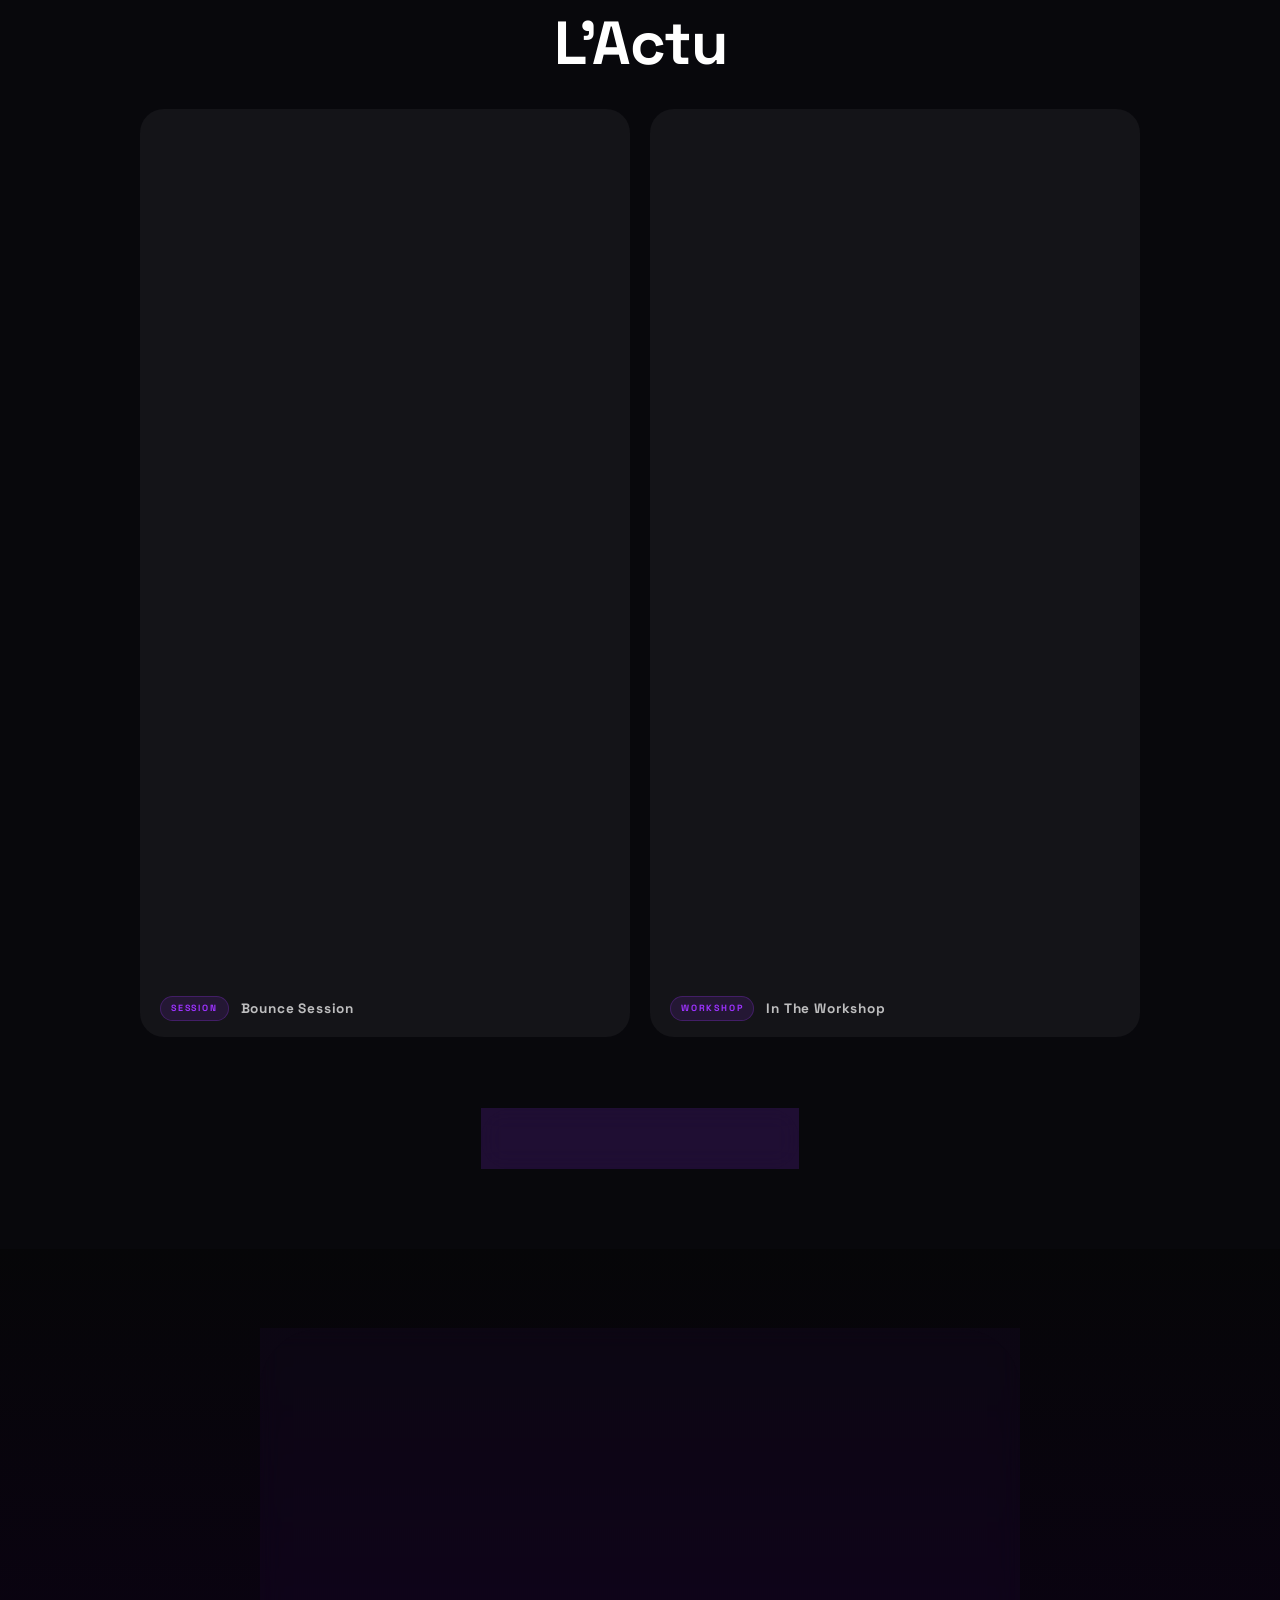
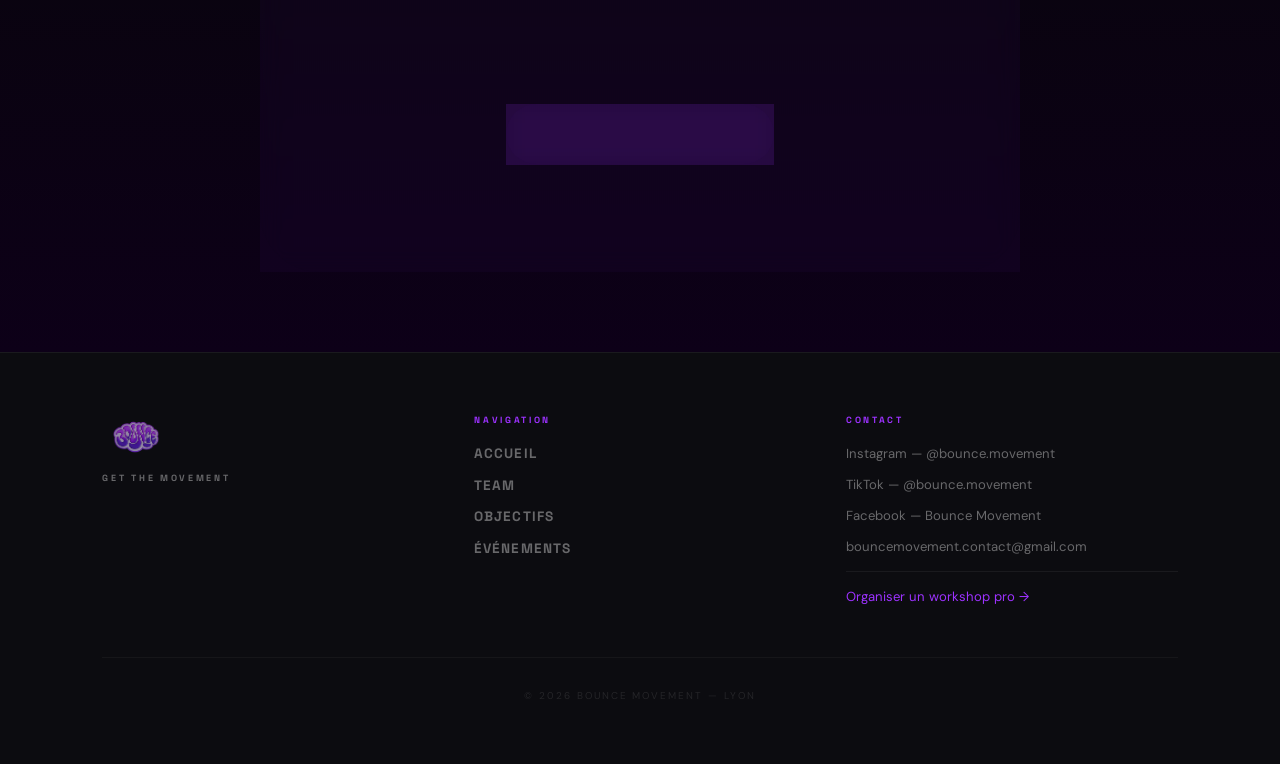
==== commit bce2120d: "Loader: logo disparaît plus vite avant que les panneaux finissent de s'ouvrir Co-Authored-By: Claude" ====
--- a/index.html
+++ b/index.html
@@ -35,10 +35,9 @@
 <body>
 
 <div id="loader">
-    <div class="loader-content">
-        <img src="bouncelogo1.png" class="loader-logo" alt="Bounce">
-        <div class="loader-bar"><div class="loader-progress"></div></div>
-    </div>
+    <div class="loader-panel loader-left"></div>
+    <div class="loader-panel loader-right"></div>
+    <img src="bouncelogo1.png" class="loader-logo" alt="Bounce" id="loaderLogo">
 </div>
 
 <nav class="nav-fixed">
@@ -170,9 +169,12 @@
 </footer>
 
 <script>
-    // Loader
+    // Loader rideau
     window.addEventListener("load", () => {
-        setTimeout(() => document.getElementById("loader").classList.add("loader-hidden"), 1500);
+        setTimeout(() => {
+            document.getElementById("loader").classList.add("loader-open");
+            setTimeout(() => document.getElementById("loader").classList.add("loader-hidden"), 500);
+        }, 1400);
     });
 
     // Bouton son héro
@@ -194,30 +196,13 @@
 
     // Autoplay vidéos au scroll
     const actuVideos = document.querySelectorAll('.actu-video');
-
-    // Au scroll : pause + retour au début si hors champ
     const videoObs = new IntersectionObserver((entries) => {
         entries.forEach(e => {
-            if (!e.isIntersecting) { e.target.pause(); e.target.currentTime = 0; e.target.muted = true; }
+            if (e.isIntersecting) { e.target.play(); }
+            else { e.target.pause(); e.target.currentTime = 0; }
         });
-    }, { threshold: 0.2 });
+    }, { threshold: 0.3 });
     actuVideos.forEach(v => videoObs.observe(v));
-
-    // Au survol : lance avec son, coupe les autres
-    actuVideos.forEach(v => {
-        v.addEventListener('mouseenter', () => {
-            actuVideos.forEach(other => {
-                if (other !== v) { other.pause(); other.currentTime = 0; other.muted = true; }
-            });
-            v.muted = true;
-            v.play().then(() => { v.muted = false; }).catch(() => {});
-        });
-        v.addEventListener('mouseleave', () => {
-            v.pause();
-            v.currentTime = 0;
-            v.muted = true;
-        });
-    });
 
     // Hamburger menu
     const hamburger = document.getElementById('hamburger');
--- a/style.css
+++ b/style.css
@@ -45,18 +45,30 @@
    ============================================ */
 #loader {
     position: fixed; inset: 0; z-index: 10000;
-    background: var(--black);
-    display: flex; align-items: center; justify-content: center;
-    transition: opacity 0.9s ease, visibility 0.9s;
-}
-.loader-content { text-align: center; display: flex; flex-direction: column; align-items: center; gap: 24px; }
-.loader-logo { height: 90px; filter: drop-shadow(0 0 30px rgba(157,50,255,0.6)); animation: pulse 1.8s infinite ease-in-out; }
-.loader-bar { width: 180px; height: 1px; background: rgba(255,255,255,0.08); border-radius: 10px; overflow: hidden; }
-.loader-progress { width: 0%; height: 100%; background: linear-gradient(90deg, var(--purple), var(--fuchsia)); animation: progressload 2s forwards ease-in-out; }
-.loader-hidden { opacity: 0; visibility: hidden; }
-
-@keyframes pulse { 0%,100%{ transform: scale(0.96); opacity: 0.75; } 50%{ transform: scale(1.04); opacity: 1; } }
-@keyframes progressload { from{ width: 0%; } to{ width: 100%; } }
+    pointer-events: none;
+}
+.loader-panel {
+    position: absolute; top: 0; bottom: 0; width: 50%;
+    background: #060608;
+    transition: transform 0.85s cubic-bezier(0.76, 0, 0.24, 1);
+}
+.loader-left  { left: 0; }
+.loader-right { right: 0; }
+.loader-logo {
+    position: absolute; top: 50%; left: 50%;
+    transform: translate(-50%, -50%);
+    height: 200px;
+    filter: drop-shadow(0 0 40px rgba(157,50,255,0.7));
+    animation: pulse 1.8s infinite ease-in-out;
+    transition: opacity 0.25s ease;
+    z-index: 1;
+}
+#loader.loader-open .loader-left  { transform: translateX(-100%); }
+#loader.loader-open .loader-right { transform: translateX(100%); }
+#loader.loader-open .loader-logo  { opacity: 0; }
+.loader-hidden { display: none; }
+
+@keyframes pulse { 0%,100%{ transform: translate(-50%,-50%) scale(0.96); opacity: 0.8; } 50%{ transform: translate(-50%,-50%) scale(1.05); opacity: 1; } }
 
 /* ============================================
    NAVBAR
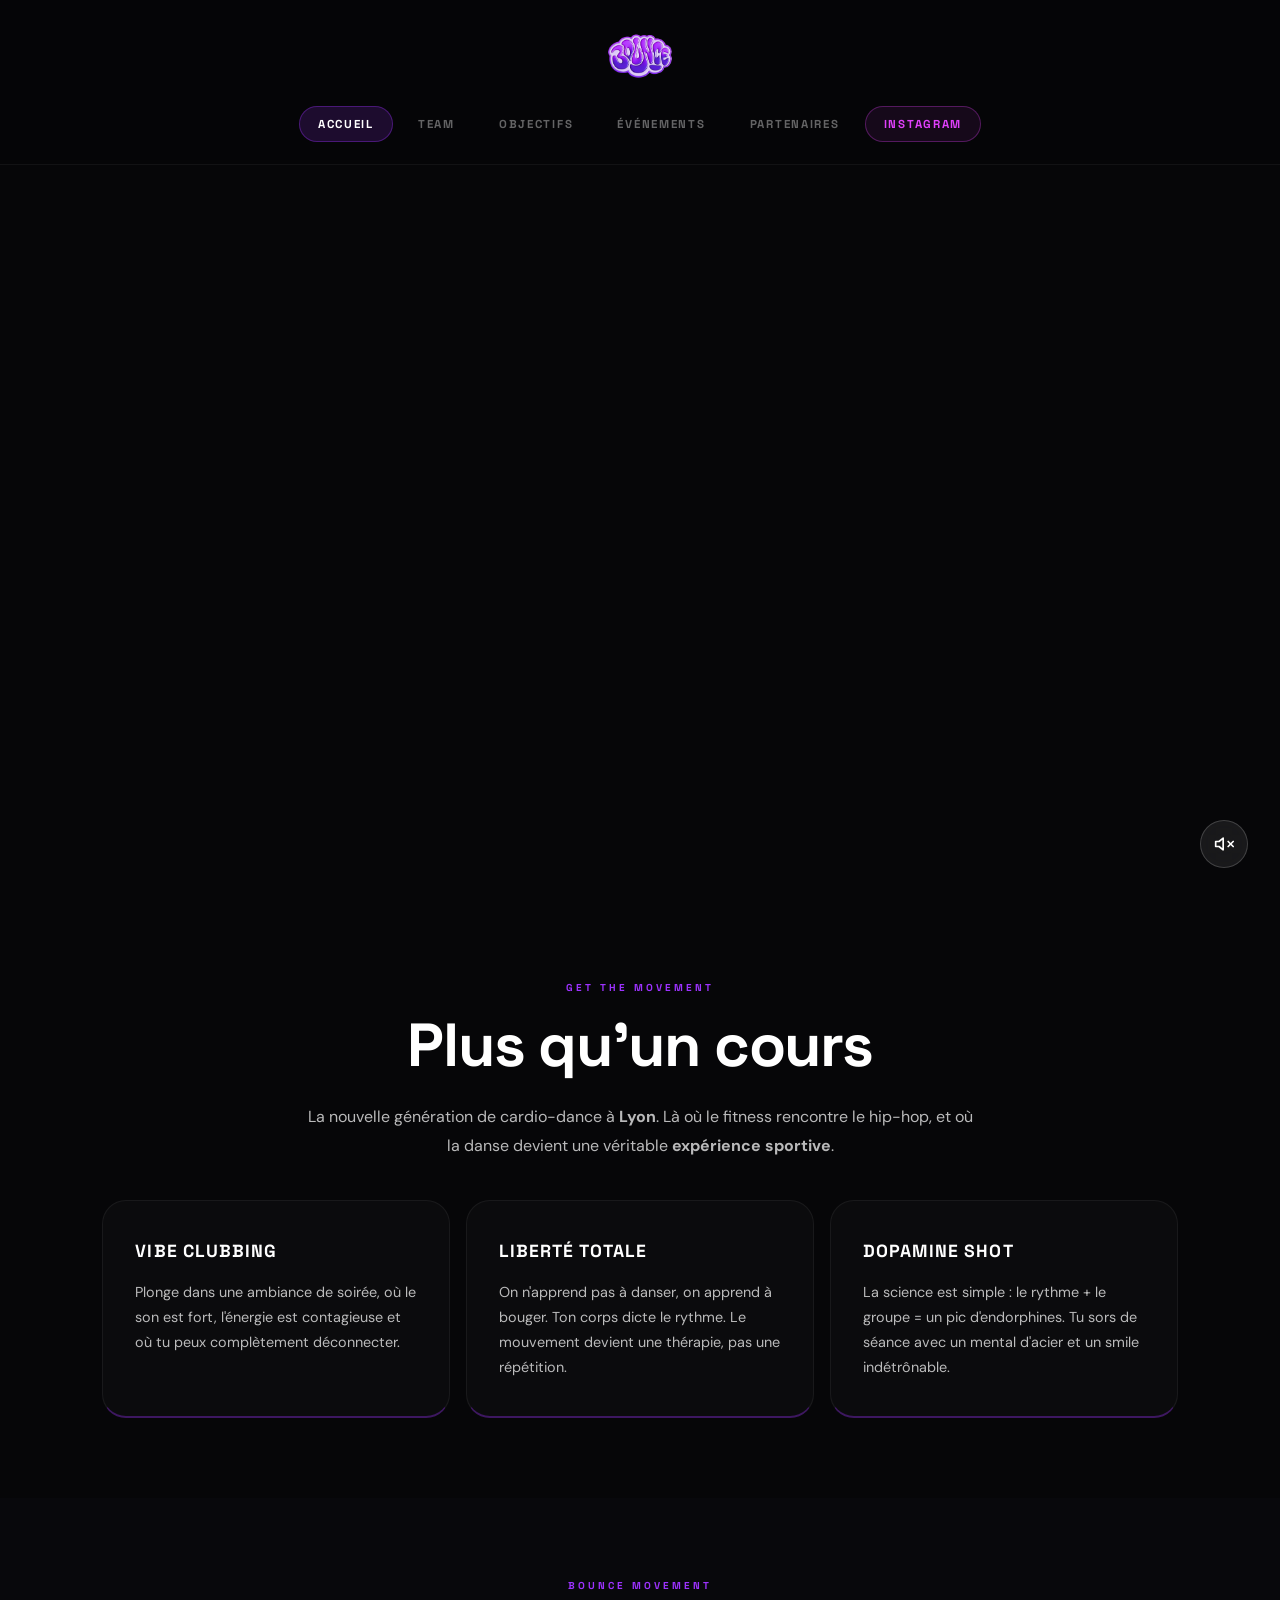
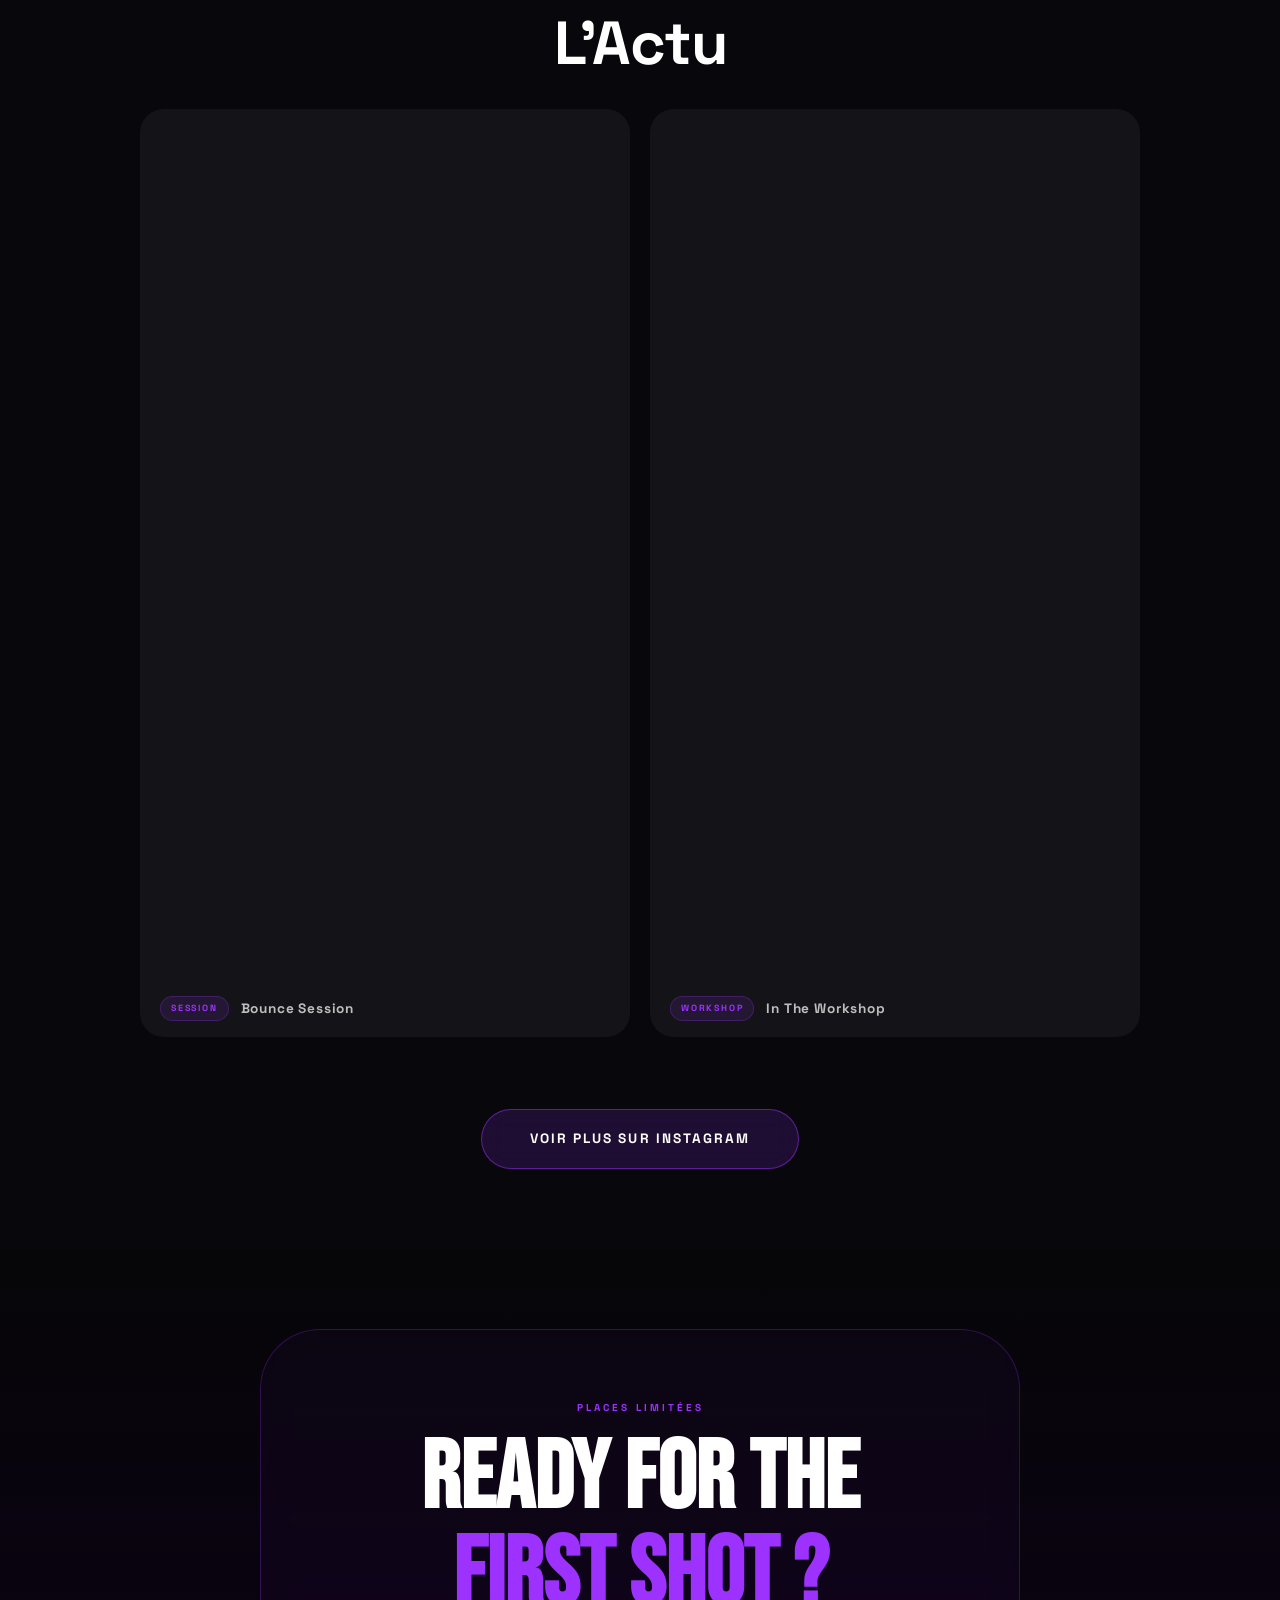
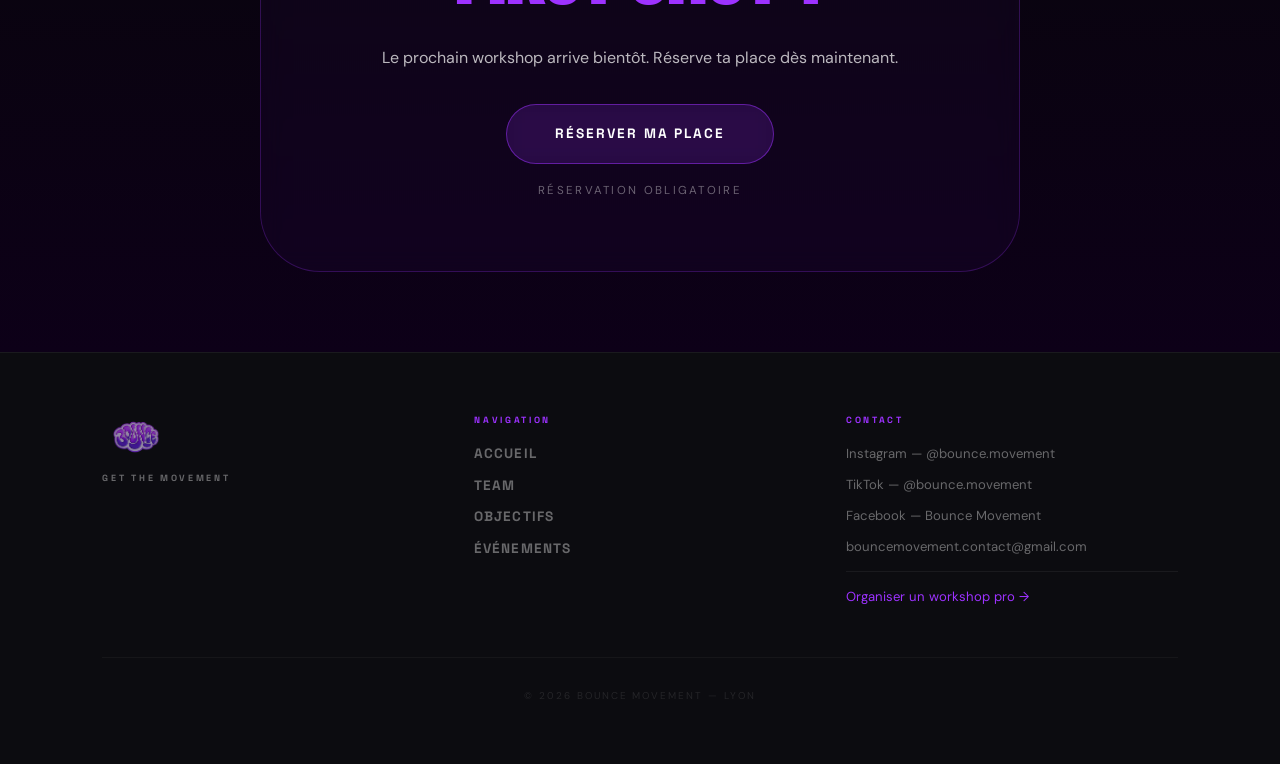
==== commit b481f3c1: "Hero: suppression du titre BOUNCE sur la vidéo Co-Authored-By: Claude Sonnet 4.6 <noreply@anthropic." ====
--- a/index.html
+++ b/index.html
@@ -71,7 +71,7 @@
         <source src="video1_opt.mp4" type="video/mp4">
     </video>
     <div class="overlay"></div>
-    <h1 class="bounce-title">BOUNCE</h1>
+
     <button class="sound-btn" id="soundBtn" aria-label="Activer le son">
         <svg id="iconMuted" width="20" height="20" viewBox="0 0 24 24" fill="none" stroke="currentColor" stroke-width="2" stroke-linecap="round" stroke-linejoin="round"><polygon points="11 5 6 9 2 9 2 15 6 15 11 19 11 5"/><line x1="23" y1="9" x2="17" y2="15"/><line x1="17" y1="9" x2="23" y2="15"/></svg>
         <svg id="iconSound" width="20" height="20" viewBox="0 0 24 24" fill="none" stroke="currentColor" stroke-width="2" stroke-linecap="round" stroke-linejoin="round" style="display:none"><polygon points="11 5 6 9 2 9 2 15 6 15 11 19 11 5"/><path d="M19.07 4.93a10 10 0 0 1 0 14.14"/><path d="M15.54 8.46a5 5 0 0 1 0 7.07"/></svg>
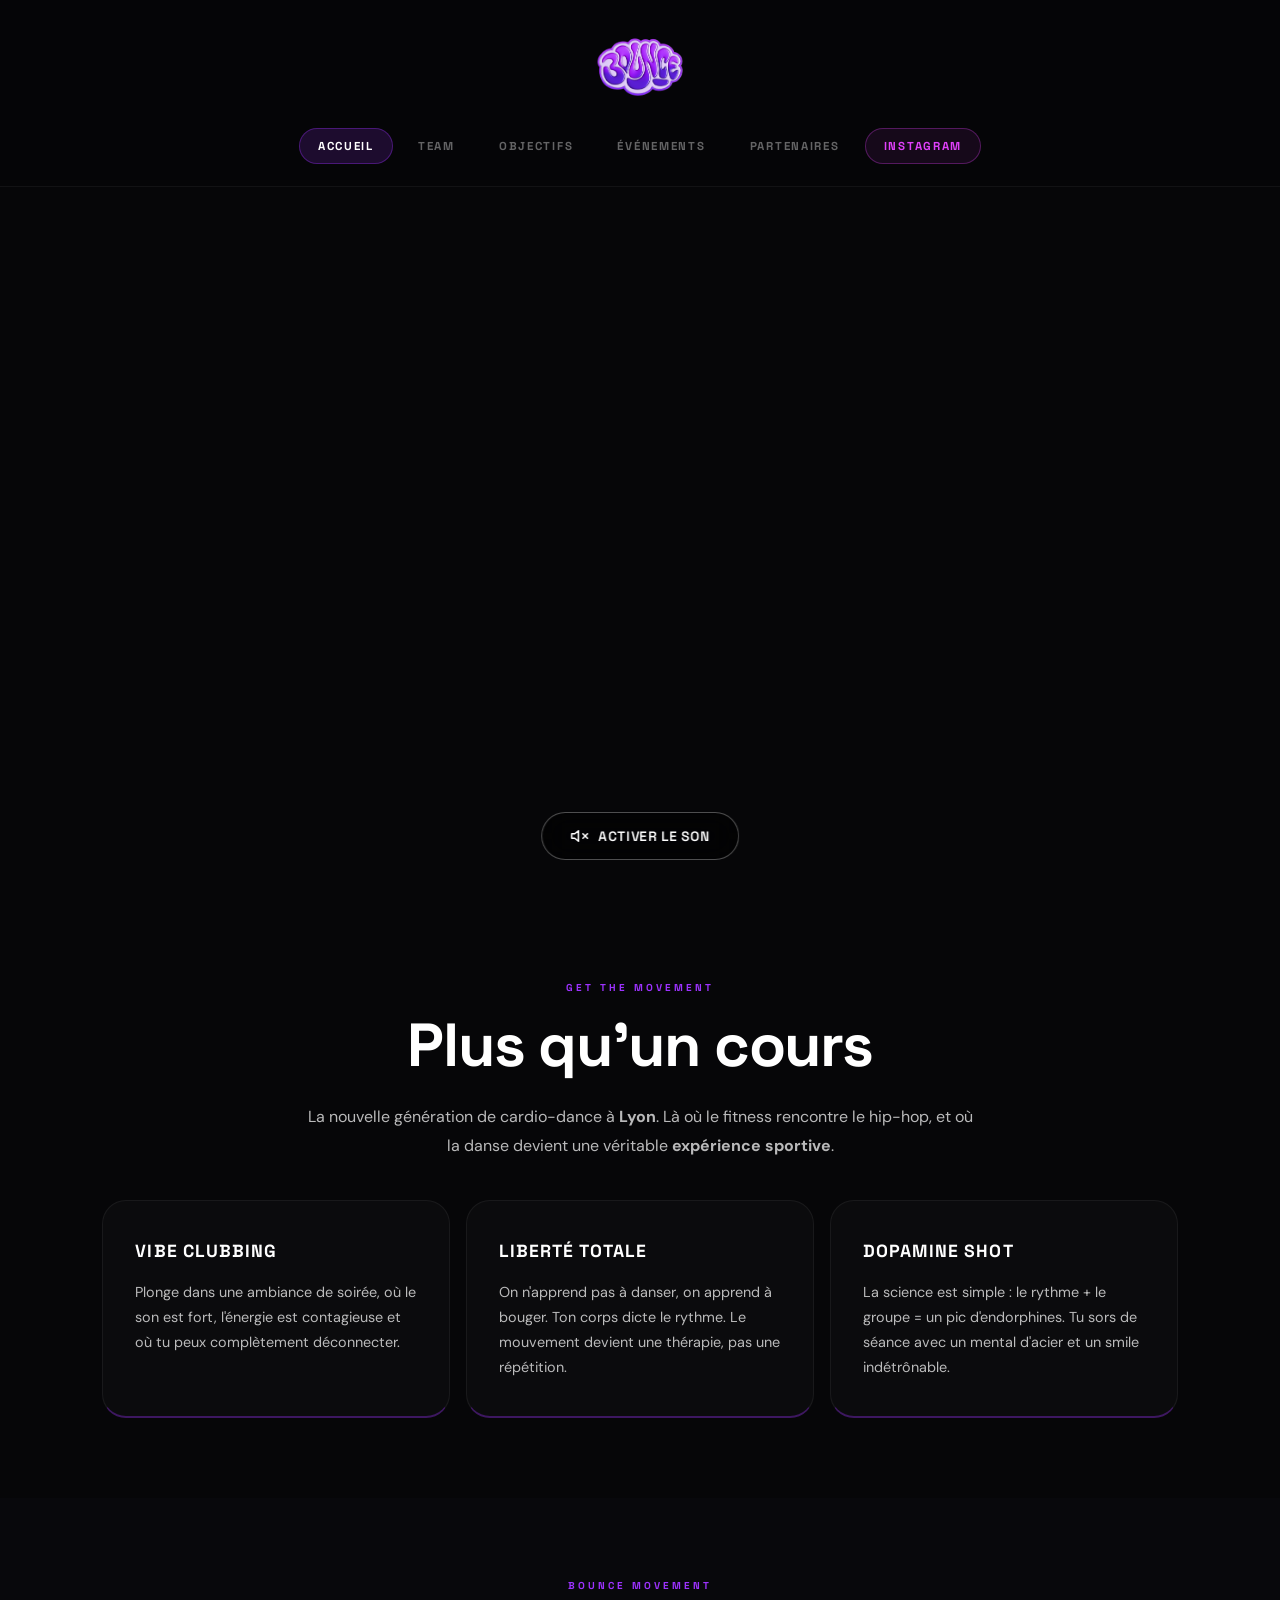
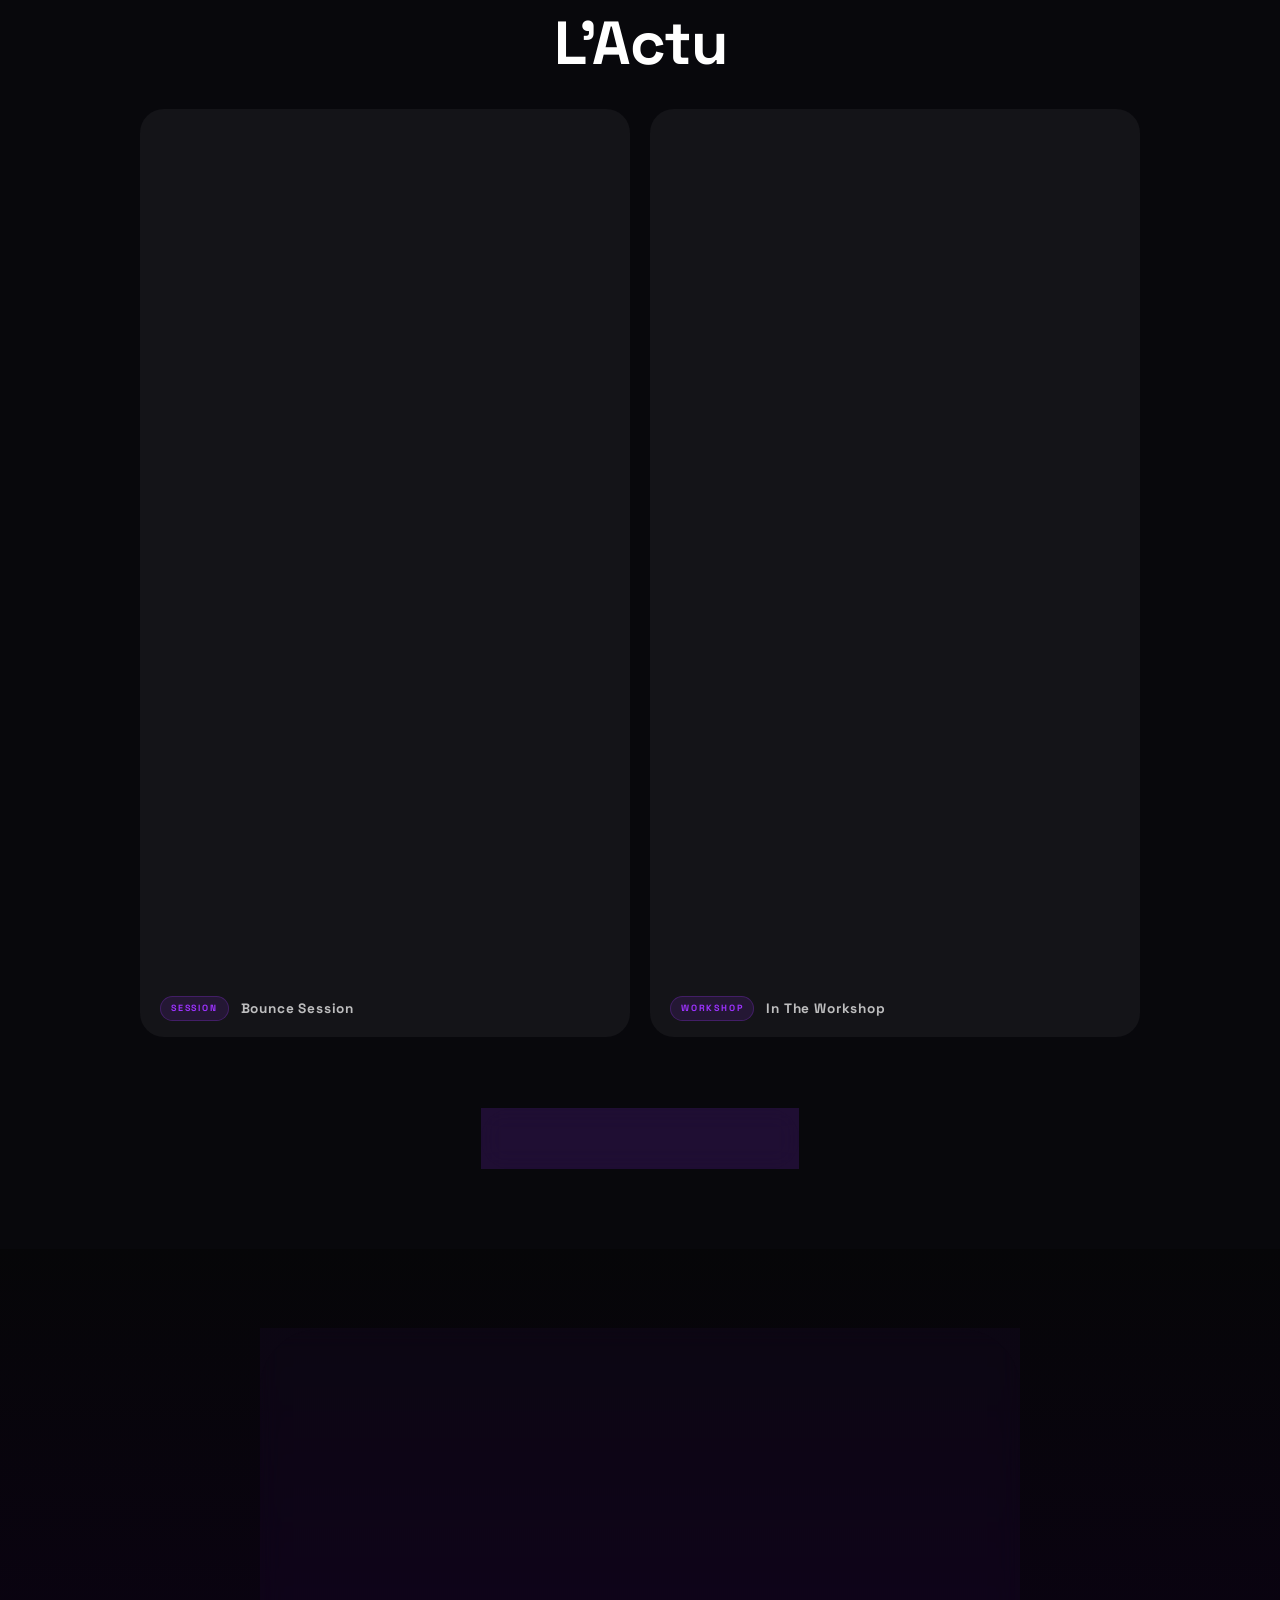
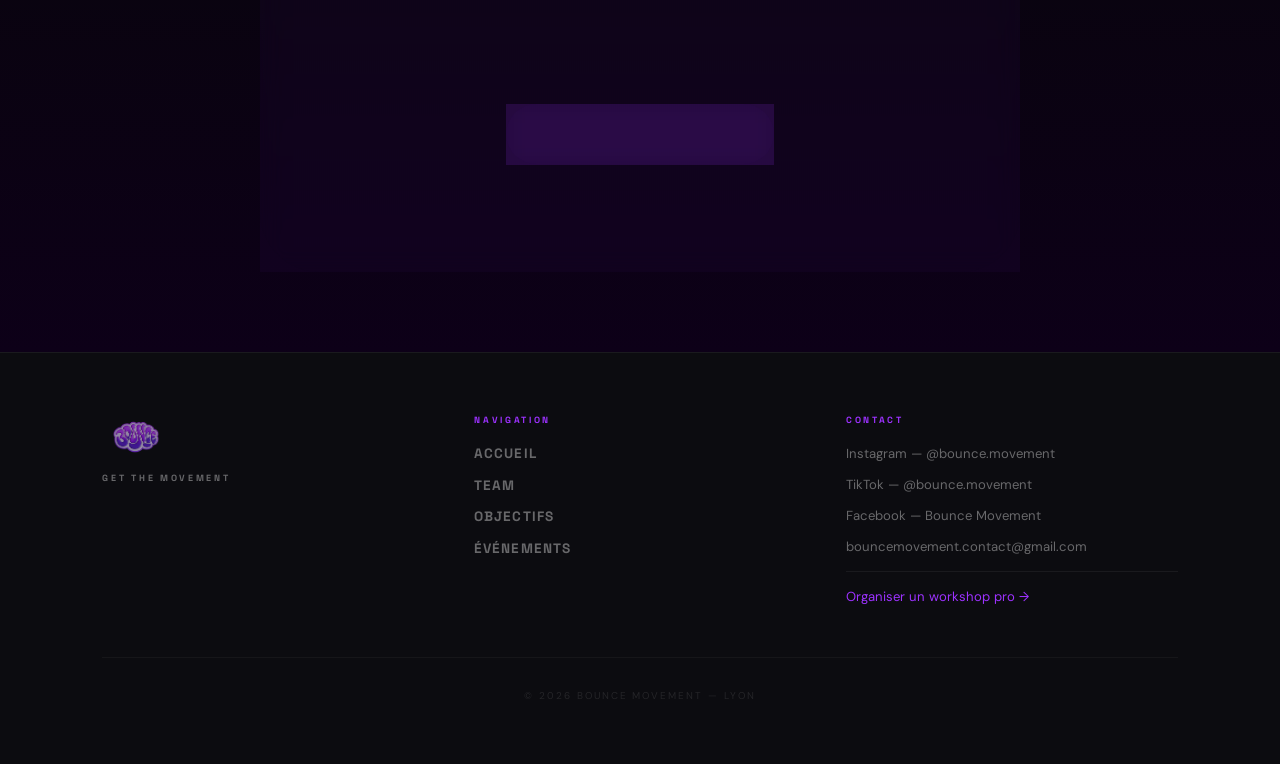
==== commit 59aded61: "Hero: bouton son centré et visible avec texte + animation pulse Co-Authored-By: Claude Sonnet 4.6 <n" ====
--- a/index.html
+++ b/index.html
@@ -73,8 +73,14 @@
     <div class="overlay"></div>
 
     <button class="sound-btn" id="soundBtn" aria-label="Activer le son">
-        <svg id="iconMuted" width="20" height="20" viewBox="0 0 24 24" fill="none" stroke="currentColor" stroke-width="2" stroke-linecap="round" stroke-linejoin="round"><polygon points="11 5 6 9 2 9 2 15 6 15 11 19 11 5"/><line x1="23" y1="9" x2="17" y2="15"/><line x1="17" y1="9" x2="23" y2="15"/></svg>
-        <svg id="iconSound" width="20" height="20" viewBox="0 0 24 24" fill="none" stroke="currentColor" stroke-width="2" stroke-linecap="round" stroke-linejoin="round" style="display:none"><polygon points="11 5 6 9 2 9 2 15 6 15 11 19 11 5"/><path d="M19.07 4.93a10 10 0 0 1 0 14.14"/><path d="M15.54 8.46a5 5 0 0 1 0 7.07"/></svg>
+        <span id="soundLabel">
+            <svg id="iconMuted" width="18" height="18" viewBox="0 0 24 24" fill="none" stroke="currentColor" stroke-width="2" stroke-linecap="round" stroke-linejoin="round"><polygon points="11 5 6 9 2 9 2 15 6 15 11 19 11 5"/><line x1="23" y1="9" x2="17" y2="15"/><line x1="17" y1="9" x2="23" y2="15"/></svg>
+            Activer le son
+        </span>
+        <span id="soundLabelOn" style="display:none;">
+            <svg id="iconSound" width="18" height="18" viewBox="0 0 24 24" fill="none" stroke="currentColor" stroke-width="2" stroke-linecap="round" stroke-linejoin="round"><polygon points="11 5 6 9 2 9 2 15 6 15 11 19 11 5"/><path d="M19.07 4.93a10 10 0 0 1 0 14.14"/><path d="M15.54 8.46a5 5 0 0 1 0 7.07"/></svg>
+            Couper le son
+        </span>
     </button>
 </section>
 
@@ -184,8 +190,8 @@
     const iconSound = document.getElementById("iconSound");
     soundBtn.addEventListener("click", () => {
         heroVideo.muted = !heroVideo.muted;
-        iconMuted.style.display = heroVideo.muted ? "block" : "none";
-        iconSound.style.display = heroVideo.muted ? "none"  : "block";
+        document.getElementById("soundLabel").style.display   = heroVideo.muted ? "flex" : "none";
+        document.getElementById("soundLabelOn").style.display = heroVideo.muted ? "none" : "flex";
     });
 
     // Scroll reveal
--- a/style.css
+++ b/style.css
@@ -83,7 +83,7 @@
     transition: background 0.3s ease;
 }
 .nav-container { display: flex; flex-direction: column; align-items: center; gap: 16px; }
-.nav-logo { height: 68px; transition: opacity 0.3s, transform 0.3s; }
+.nav-logo { height: 90px; transition: opacity 0.3s, transform 0.3s; }
 .nav-logo:hover { opacity: 0.8; transform: scale(0.97); }
 .menu { display: flex; align-items: center; gap: 6px; flex-wrap: wrap; justify-content: center; }
 .menu a {
@@ -321,26 +321,38 @@
    ============================================ */
 .sound-btn {
     position: absolute;
-    bottom: 32px;
-    right: 32px;
+    bottom: 40px;
+    left: 50%;
+    transform: translateX(-50%);
     z-index: 10;
-    background: rgba(255,255,255,0.08);
-    border: 1px solid rgba(255,255,255,0.18);
+    background: rgba(0,0,0,0.45);
+    border: 1px solid rgba(255,255,255,0.3);
     border-radius: 100px;
     color: var(--white);
-    width: 48px;
-    height: 48px;
+    padding: 14px 28px;
     display: flex;
     align-items: center;
-    justify-content: center;
+    gap: 10px;
+    font-family: var(--font-title);
+    font-size: 0.85rem;
+    font-weight: 600;
+    letter-spacing: 0.05em;
+    text-transform: uppercase;
     cursor: pointer;
-    backdrop-filter: blur(12px);
-    -webkit-backdrop-filter: blur(12px);
+    backdrop-filter: blur(16px);
+    -webkit-backdrop-filter: blur(16px);
     transition: all 0.3s ease;
+    animation: soundPulse 2.5s infinite ease-in-out;
 }
 .sound-btn:hover {
-    background: rgba(157,50,255,0.25);
-    border-color: rgba(157,50,255,0.6);
+    background: rgba(157,50,255,0.35);
+    border-color: rgba(157,50,255,0.7);
+    animation: none;
+}
+#soundLabel, #soundLabelOn { display: flex; align-items: center; gap: 10px; }
+@keyframes soundPulse {
+    0%,100% { box-shadow: 0 0 0 0 rgba(157,50,255,0); }
+    50% { box-shadow: 0 0 0 10px rgba(157,50,255,0.18); }
 }
 
 /* ============================================
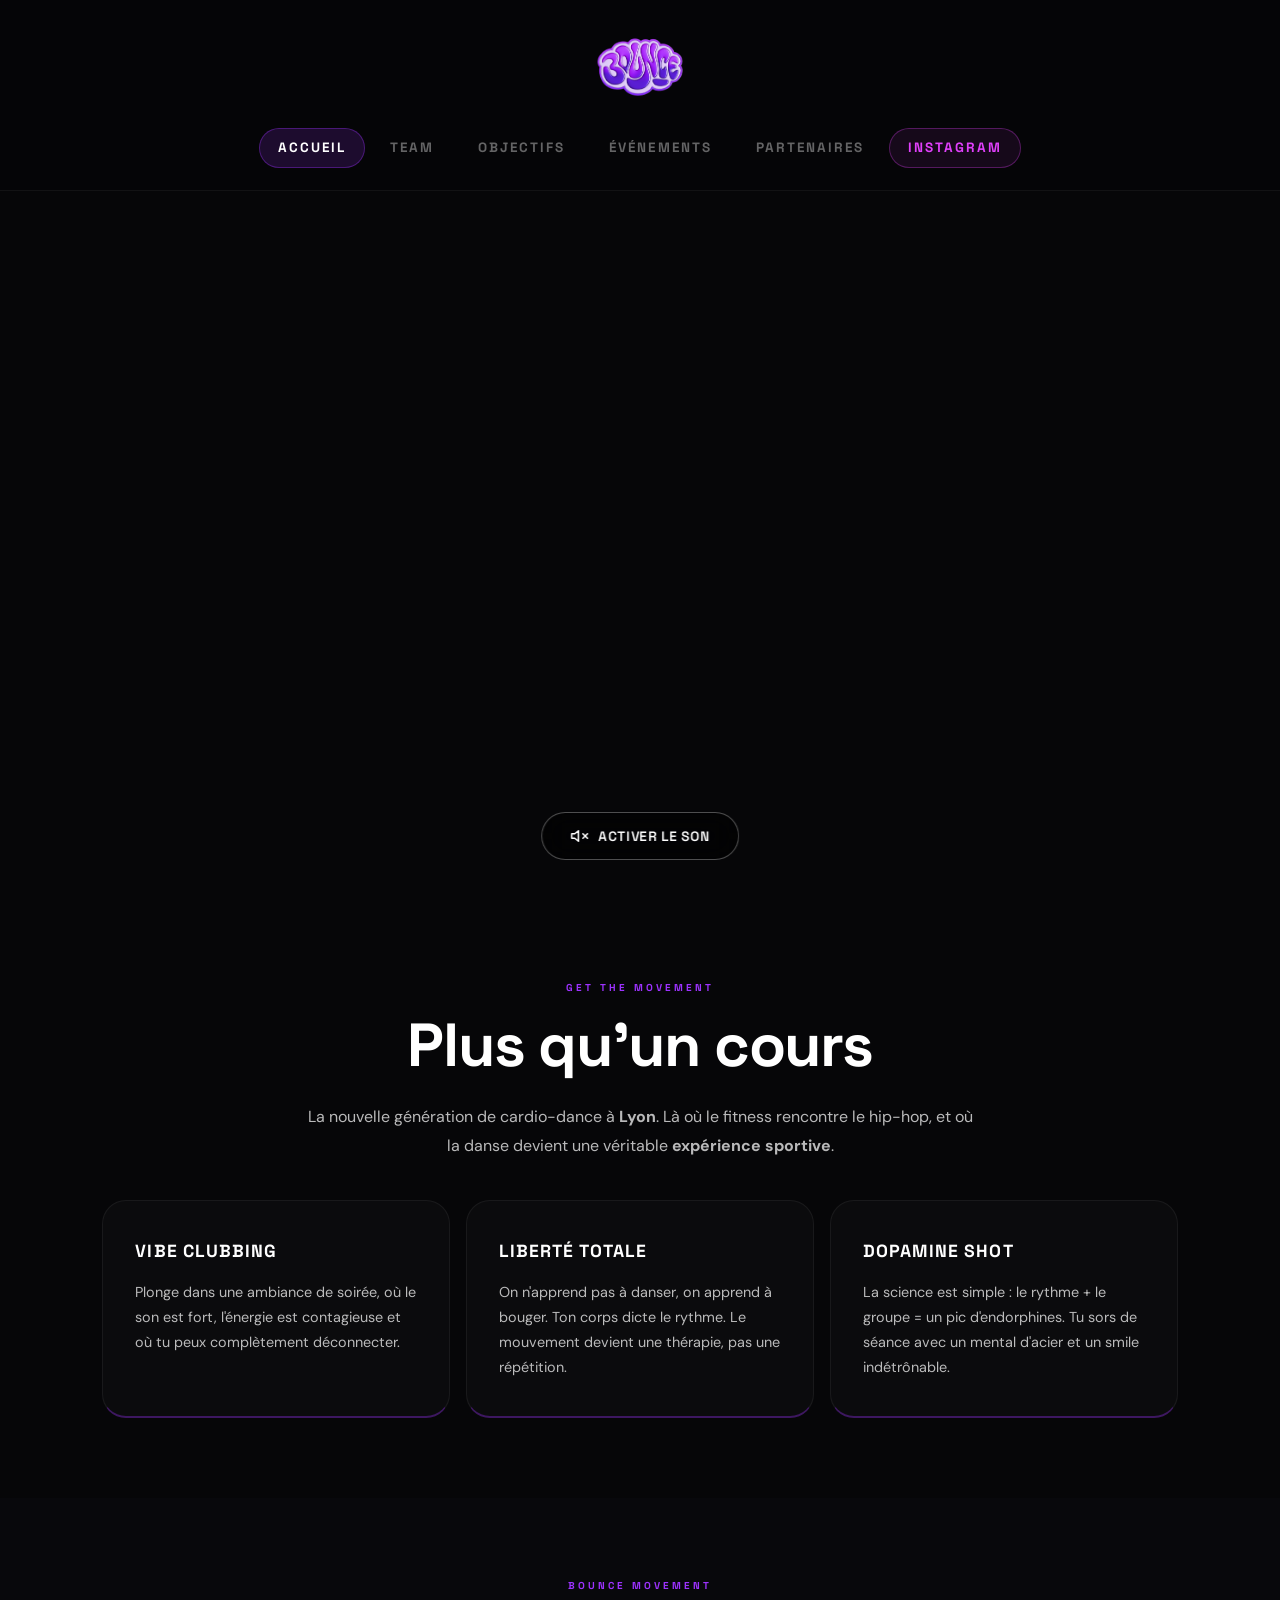
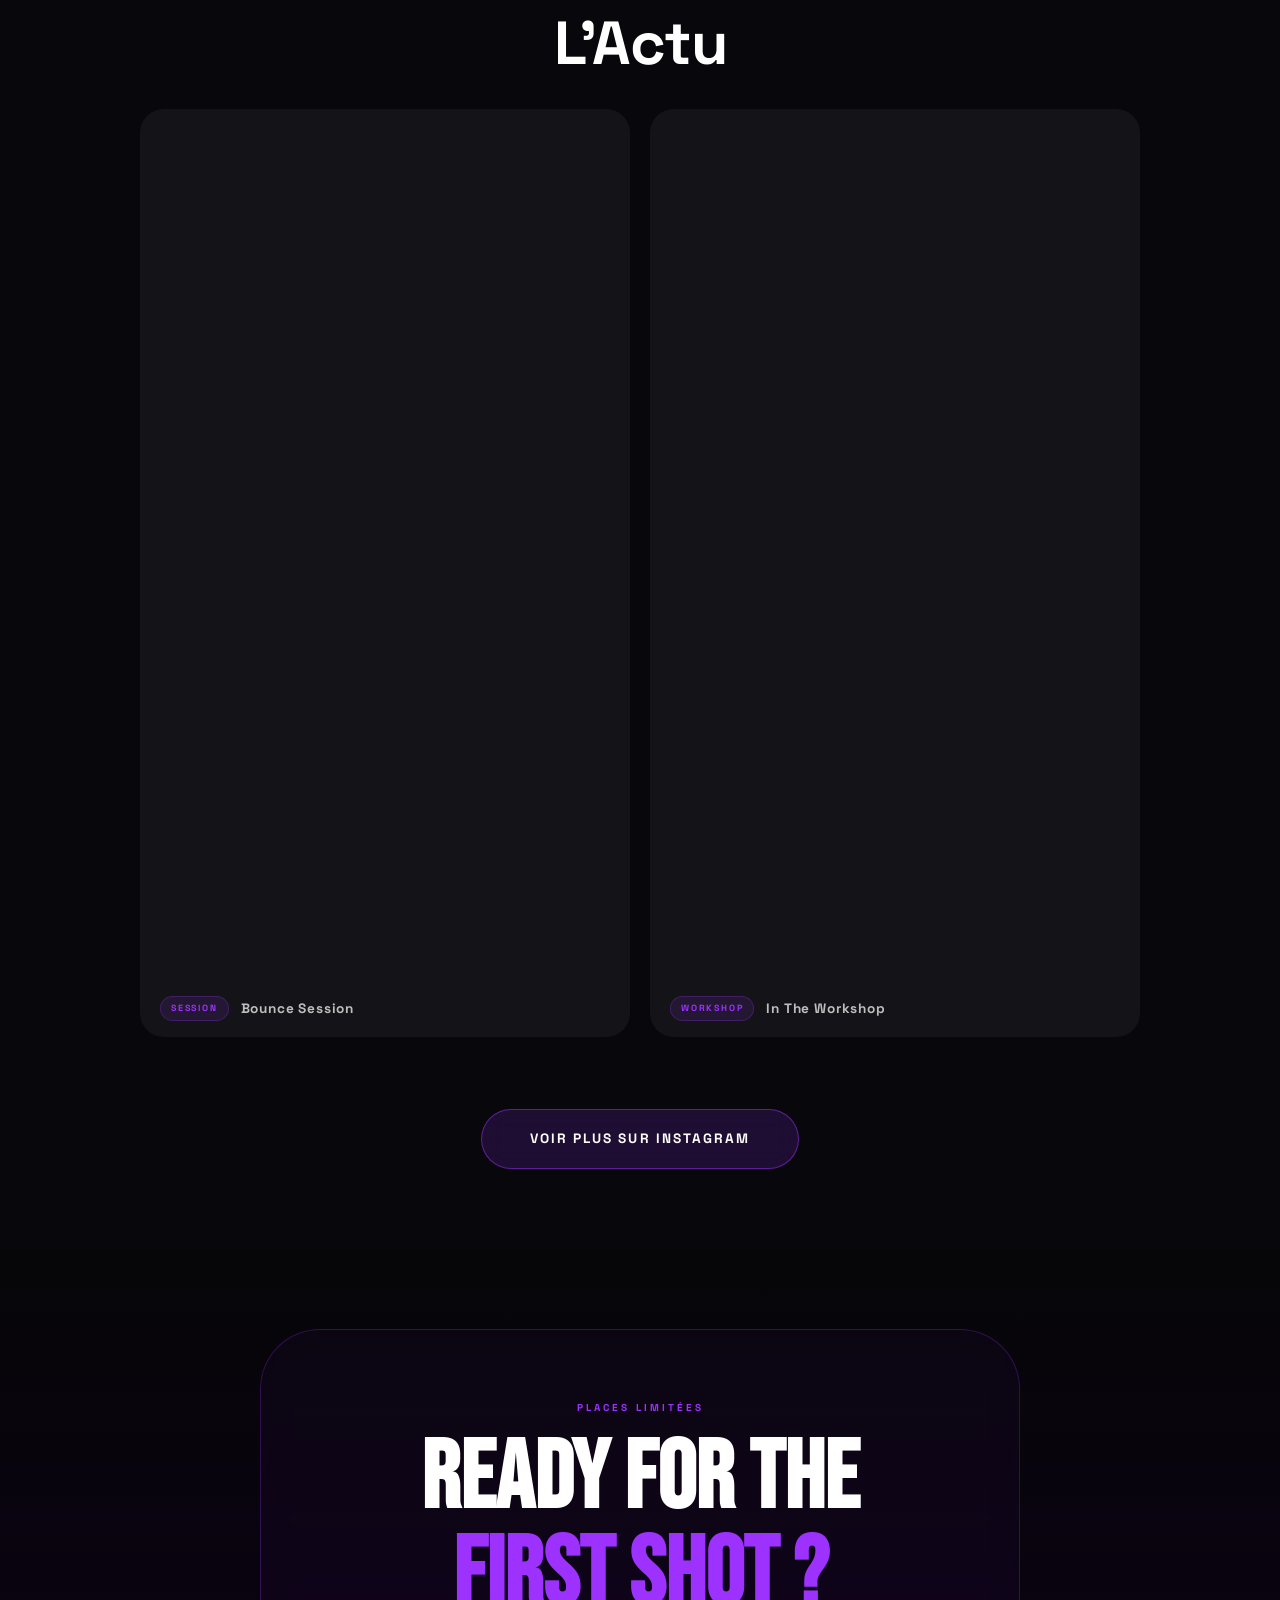
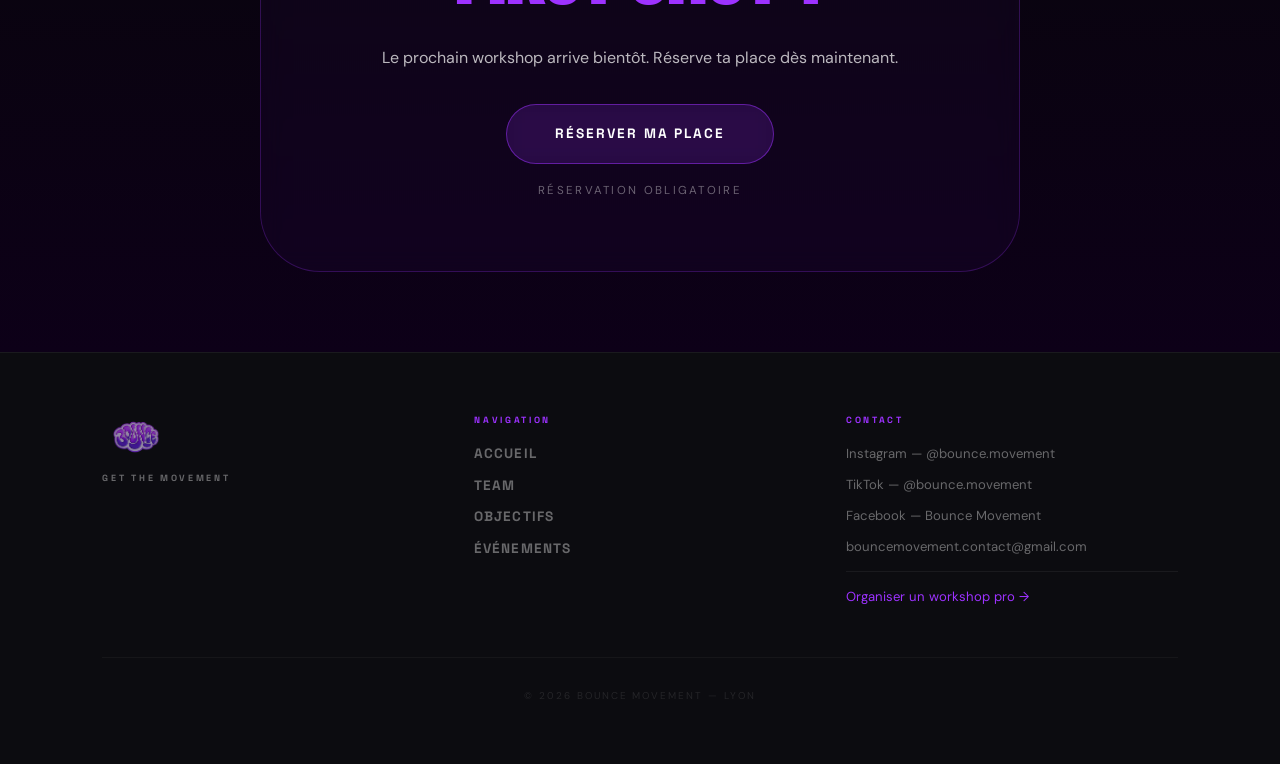
==== commit 768ab2bc: "URLs: remplacement bouncemovement.netlify.app → bouncemovement.fr Co-Authored-By: Claude Sonnet 4.6 " ====
--- a/index.html
+++ b/index.html
@@ -14,8 +14,8 @@
       "@context": "https://schema.org",
       "@type": "Organization",
       "name": "Bounce Movement",
-      "url": "https://bouncemovement.netlify.app",
-      "logo": "https://bouncemovement.netlify.app/bouncelogo1.png",
+      "url": "https://bouncemovement.fr",
+      "logo": "https://bouncemovement.fr/bouncelogo1.png",
       "description": "Cours de cardio-dance immersifs à Lyon. Hip-Hop, Afrobeats, Dancehall. Zéro jugement, 100% plaisir.",
       "address": {
         "@type": "PostalAddress",
--- a/style.css
+++ b/style.css
@@ -88,7 +88,7 @@
 .menu { display: flex; align-items: center; gap: 6px; flex-wrap: wrap; justify-content: center; }
 .menu a {
     font-family: var(--font-title);
-    font-size: 11.5px;
+    font-size: 13.5px;
     font-weight: 700;
     letter-spacing: 0.15em;
     text-transform: uppercase;
